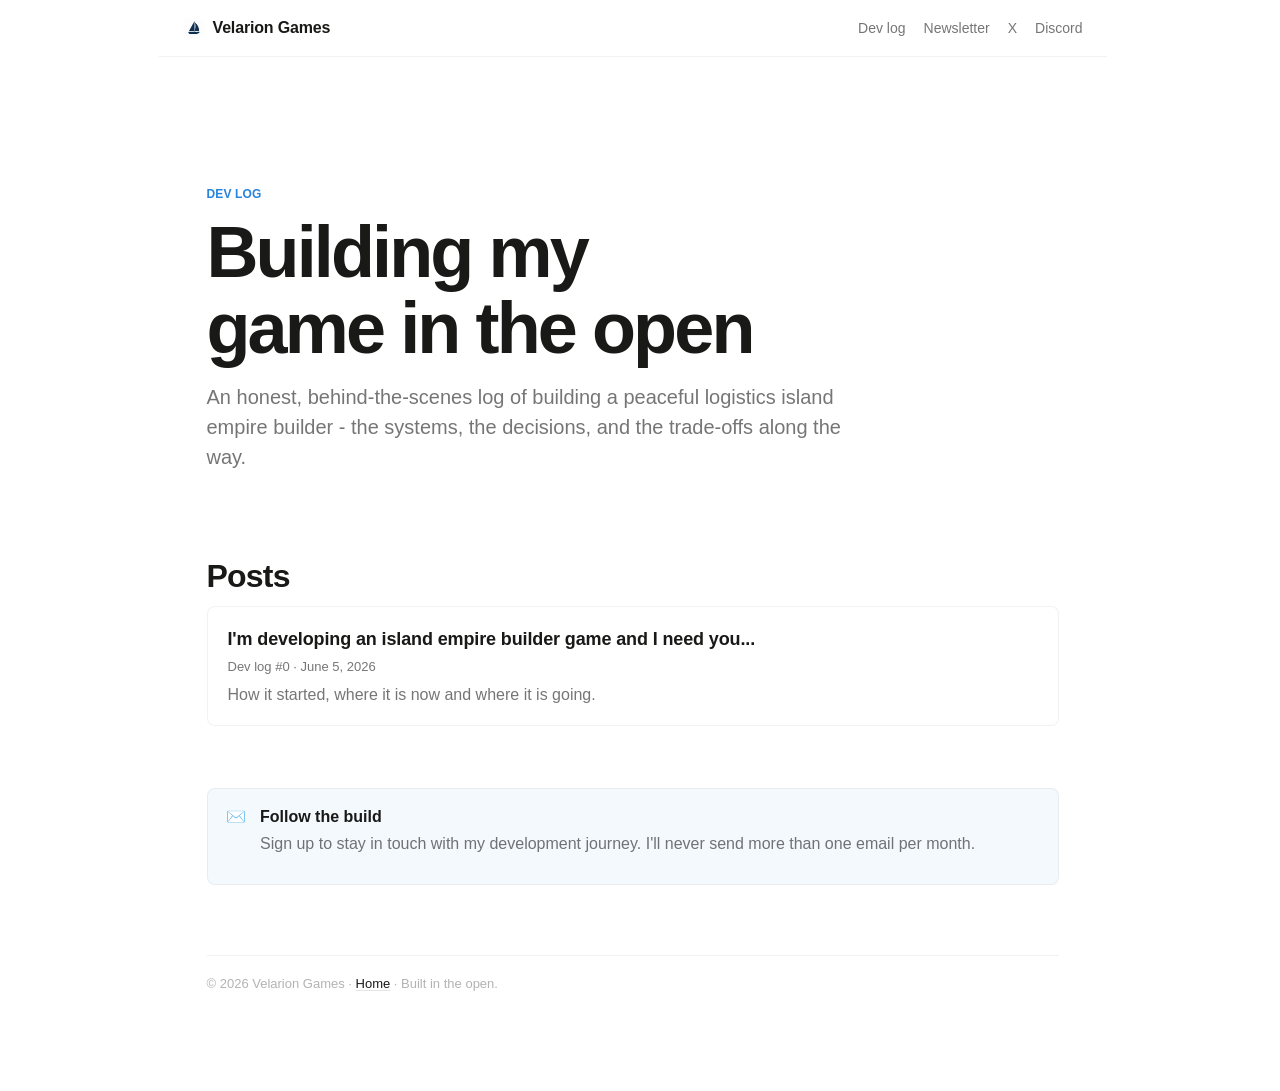
==== devlog/index.html @ 423578b3 "our / my inconsistency fix" ====
<!DOCTYPE html>
<html lang="en">
<head>
  <meta charset="UTF-8">
  <meta name="viewport" content="width=device-width, initial-scale=1">
  <title>Velarion Games - Dev log</title>
  <meta name="description" content="An honest, behind-the-scenes dev log of building Prospera, a peaceful logistics city builder.">
  <link rel="icon" href="../assets/velarionicon.png" type="image/png">
  <link rel="stylesheet" href="../assets/styles.css">
</head>
<body>
  <header class="site-header">
    <a class="brand" href="/">
      <img class="site-icon" src="../assets/velarionicon.png" alt="" width="22" height="22">
      Velarion Games
    </a>
    <nav aria-label="Site">
      <a href="index.html" aria-current="page">Dev log</a>
      <a href="/#newsletter">Newsletter</a>
      <a href="https://x.com/VelarionGames" rel="noopener noreferrer">X</a>
      <a href="https://discord.gg/VWsafFcXDW" rel="noopener noreferrer">Discord</a>
    </nav>
  </header>
  <main class="notion-shell">
    <section class="notion-hero">
      <span class="notion-eyebrow">Dev log</span>
      <h1>Building my game in the open</h1>
      <p>An honest, behind-the-scenes log of building a peaceful logistics island empire builder - the systems, the decisions, and the trade-offs along the way.</p>
    </section>

    <section>
      <h2>Posts</h2>
      <ul class="post-list">
        <li>
          <a class="post-link" href="posts/devlog-0.html">
            <h3>I'm developing an island empire builder game and I need you...</h3>
            <p class="post-meta">Dev log #0 · June 5, 2026</p>
            <p>How it started, where it is now and where it is going.</p>
          </a>
        </li>
      </ul>
    </section>

    <section id="newsletter">
      <div class="notion-callout" data-tone="blue">
        <div>✉️</div>
        <div>
          <strong>Follow the build</strong>
          <p>Sign up to stay in touch with my development journey. I'll never send more than one email per month.</p>
          <div class="form-embed"></div>
        </div>
      </div>
    </section>

    <p class="notion-footer">© 2026 Velarion Games · <a href="/">Home</a> · Built in the open.</p>
  </main>
  <script src="../assets/newsletter.js" defer></script>
</body>
</html>
---- assets/styles.css ----
/*
 * _base.css — Global design tokens, element defaults, page shell, and tiny utilities.
 * ALWAYS included in every page.
 *
 * Provides:
 *   :root variables (light + dark), box-sizing, html/body,
 *   element defaults (button, input, select, textarea, label, fieldset, legend,
 *   a, hr, img, h1-h4, p, ul/ol/li, blockquote, table/th/td, details/summary,
 *   pre/code), main / .notion-shell, utility classes, .notion-footer,
 *   reduced-motion and responsive breakpoints for base elements.
 */

:root {
	color-scheme: light dark;
	--notion-bg: #ffffff;
	--notion-bg-soft: #f9f9f8;
	--notion-surface: #ffffff;
	--notion-surface-hover: #f6f5f4;
	--notion-text: #191918;
	--notion-text-soft: rgba(0, 0, 0, 0.54);
	--notion-text-faint: rgba(0, 0, 0, 0.3);
	--notion-border: rgba(0, 0, 0, 0.1);
	--notion-border-soft: rgba(0, 0, 0, 0.05);
	--notion-shadow:
		0px 0.7px 1.462px rgba(0, 0, 0, 0.015), 0px 3px 9px rgba(0, 0, 0, 0.03);
	--notion-blue: #2783de;
	--notion-orange: #d5803b;
	--notion-red: #e56458;
	--notion-blue-bg: #f3f9fd;
	--notion-yellow-bg: #fcfaef;
	--notion-orange-bg: #fcf7f4;
	--notion-green-bg: #f6f9f7;
	--notion-red-bg: #fdf6f6;
	--notion-gray-bg: #f9f8f7;
	--notion-radius: 8px;
	--notion-page-width: 900px;
	--notion-chart-1: #5e9fe8;
	--notion-chart-2: #eac26b;
	--notion-chart-3: #72bc8f;
	--notion-chart-4: #bf8eda;
	--notion-chart-5: #de9255;
	--notion-chart-6: #df84a8;
	--notion-chart-7: #4fb9c9;
	--notion-chart-8: #e97366;
	--diff-add: #47c1b6;
	--diff-del: #f07070;
	--pr-approved: #2b8a3e;
}

@media (prefers-color-scheme: dark) {
	:root {
		--notion-bg: #232320;
		--notion-bg-soft: #2c2c2a;
		--notion-surface: #323230;
		--notion-surface-hover: #3d3d3a;
		--notion-text: #ffffff;
		--notion-text-soft: rgba(255, 255, 255, 0.5);
		--notion-text-faint: rgba(255, 255, 255, 0.3);
		--notion-border: rgba(255, 255, 255, 0.2);
		--notion-border-soft: rgba(255, 255, 255, 0.1);
		--notion-shadow:
			0px 0.7px 1.462px rgba(0, 0, 0, 0.06), 0px 3px 9px rgba(0, 0, 0, 0.12);
		--notion-blue: #5e9fe8;
		--notion-orange: #de9255;
		--notion-red: #e97366;
		--notion-blue-bg: rgba(41, 139, 253, 0.061);
		--notion-yellow-bg: rgba(203, 145, 47, 0.08);
		--notion-orange-bg: rgba(246, 126, 35, 0.08);
		--notion-green-bg: rgba(42, 157, 118, 0.08);
		--notion-red-bg: rgba(246, 73, 50, 0.08);
		--notion-gray-bg: #31302e;
		--diff-add: #5dd8cb;
		--diff-del: #ff8a80;
		--pr-approved: #69db7c;
	}
}

* {
	box-sizing: border-box;
}
html {
	scrollbar-gutter: stable;
}
body {
	margin: 0;
	background: var(--notion-bg);
	color: var(--notion-text);
	font-family:
		ui-sans-serif, -apple-system, BlinkMacSystemFont, "Segoe UI", Helvetica,
		Arial, sans-serif;
	font-size: 16px;
	line-height: 1.5;
}

/* -- Base element defaults -------------------------------- */
button,
[type="button"],
[type="submit"],
[type="reset"] {
	display: inline-flex;
	align-items: center;
	justify-content: center;
	gap: 8px;
	padding: 8px 16px;
	font: inherit;
	font-size: 14px;
	font-weight: 500;
	line-height: 1.2;
	color: #ffffff;
	background: var(--notion-blue);
	border: 1px solid transparent;
	border-radius: 8px;
	cursor: pointer;
	transition: background 150ms;
	white-space: nowrap;
}
button:hover,
[type="button"]:hover,
[type="submit"]:hover,
[type="reset"]:hover {
	background: color-mix(in srgb, var(--notion-blue) 82%, black);
}
button:focus-visible,
[type="button"]:focus-visible,
[type="submit"]:focus-visible,
[type="reset"]:focus-visible {
	outline: 2px solid var(--notion-blue);
	outline-offset: 2px;
}

input,
select,
textarea {
	font: inherit;
	font-size: 14px;
	line-height: 1.4;
	color: var(--notion-text);
	background: var(--notion-surface);
	border: 1px solid var(--notion-border);
	border-radius: 8px;
	padding: 8px 12px;
	transition: border-color 150ms;
}
input:focus,
select:focus,
textarea:focus {
	outline: none;
	border-color: var(--notion-blue);
	box-shadow: 0 0 0 2px rgba(9, 127, 232, 0.15);
}
input::placeholder,
textarea::placeholder {
	color: var(--notion-text-faint);
}
select {
	appearance: none;
	background-image: url("data:image/svg+xml,%3Csvg xmlns='http://www.w3.org/2000/svg' width='12' height='12' viewBox='0 0 12 12'%3E%3Cpath d='M3 4.5L6 7.5L9 4.5' fill='none' stroke='%23999' stroke-width='1.5' stroke-linecap='round'/%3E%3C/svg%3E");
	background-repeat: no-repeat;
	background-position: right 10px center;
	padding-right: 30px;
}
textarea {
	resize: vertical;
	min-height: 80px;
}
input[type="range"] {
	border: none;
	padding: 0;
	background: transparent;
	accent-color: var(--notion-blue);
	height: 18px;
	cursor: pointer;
	box-shadow: none;
}
input[type="range"]:focus {
	box-shadow: none;
}
input[type="checkbox"],
input[type="radio"] {
	width: 16px;
	height: 16px;
	accent-color: var(--notion-blue);
	border: 1px solid var(--notion-border);
	padding: 0;
	cursor: pointer;
}
label {
	display: block;
	font-size: 14px;
	font-weight: 600;
	color: var(--notion-text);
	margin-bottom: 6px;
}
fieldset {
	border: 1px solid var(--notion-border-soft);
	border-radius: 10px;
	padding: 16px;
	margin: 0;
}
legend {
	font-weight: 600;
	padding: 0 4px;
}

a {
	color: var(--notion-text);
	text-decoration: underline;
	text-underline-offset: 2px;
	text-decoration-color: var(--notion-border);
}
a:hover {
	text-decoration-color: var(--notion-text);
}

hr {
	height: 1px;
	margin: 34px 0;
	border: none;
	background: var(--notion-border-soft);
}

img {
	max-width: 100%;
	height: auto;
	border-radius: 8px;
}

h1,
h2,
h3,
h4 {
	text-wrap: balance;
}
h1 {
	margin: 0 0 14px;
	font-size: clamp(42px, 7vw, 72px);
	line-height: 1.1;
	letter-spacing: -0.035em;
	font-weight: 700;
}
h2 {
	margin: 44px 0 10px;
	font-size: 32px;
	line-height: 1.25;
	letter-spacing: -0.025em;
}
h3 {
	margin: 0 0 6px;
	font-size: 18px;
	line-height: 1.556;
	letter-spacing: -0.007em;
}
p {
	margin: 0 0 10px;
}

ul,
ol {
	margin: 8px 0 16px;
	padding-left: 24px;
}
li {
	margin-bottom: 4px;
}
li::marker {
	color: var(--notion-text-faint);
}

blockquote {
	border-left: 3px solid var(--notion-text);
	padding: 4px 0 4px 16px;
	margin: 24px 0;
}
blockquote p {
	font-size: 18px;
	line-height: 1.5;
	margin: 0;
}

table {
	width: 100%;
	margin: 14px 0;
	border-collapse: separate;
	border-spacing: 0;
	border: 1px solid var(--notion-border-soft);
	border-radius: 10px;
	overflow: hidden;
	background: var(--notion-surface);
	font-size: 14px;
}
th,
td {
	padding: 12px 14px;
	vertical-align: top;
	text-align: left;
	border-right: 1px solid var(--notion-border-soft);
	border-bottom: 1px solid var(--notion-border-soft);
}
th:last-child,
td:last-child {
	border-right: 0;
}
tr:last-child td {
	border-bottom: 0;
}
th {
	background: var(--notion-bg-soft);
	color: var(--notion-text-soft);
	font-weight: 600;
}

details {
	margin: 16px 0;
	border-radius: var(--notion-radius);
}
summary {
	padding: 8px 10px;
	border-radius: var(--notion-radius);
	cursor: pointer;
	font-weight: 600;
}
summary:hover {
	background: var(--notion-surface-hover);
}
details p {
	margin: 8px 10px 0 28px;
	color: var(--notion-text-soft);
}

pre,
code {
	font-family: ui-monospace, "iA Writer Mono", Nitti, Menlo, Courier, monospace;
}
pre {
	margin: 16px 0;
	padding: 14px 16px;
	overflow-x: auto;
	border: 1px solid var(--notion-border-soft);
	border-radius: 10px;
	background: var(--notion-gray-bg);
	font-size: 13px;
	line-height: 1.55;
}
code {
	font-size: 0.9em;
	padding: 2px 5px;
	border-radius: 4px;
	background: var(--notion-gray-bg);
}
pre code {
	font-size: inherit;
	padding: 0;
	border-radius: 0;
	background: none;
}

main {
	max-width: var(--notion-page-width);
	margin: 0 auto;
	padding: 76px 24px 88px;
}

section {
	margin-top: 44px;
}
section:first-child {
	margin-top: 0;
}

/* -- Page shell ------------------------------------------- */
.notion-shell {
	max-width: var(--notion-page-width);
	margin: 0 auto;
	padding: 76px 24px 88px;
}

/* -- Tiny utilities --------------------------------------- */
.notion-lede {
	max-width: 720px;
	margin: 0 0 24px;
	color: var(--notion-text-soft);
	font-size: 20px;
}
.notion-muted {
	color: var(--notion-text-soft);
}
.notion-faint {
	color: var(--notion-text-faint);
}
.notion-divider {
	height: 1px;
	margin: 34px 0;
	background: var(--notion-border-soft);
}
.notion-eyebrow {
	display: inline-block;
	font-size: 12px;
	font-weight: 600;
	letter-spacing: 0.0078125rem;
	text-transform: uppercase;
	color: var(--notion-blue);
}

/* -- Footer ----------------------------------------------- */
.notion-footer {
	margin-top: 52px;
	padding-top: 18px;
	border-top: 1px solid var(--notion-border-soft);
	color: var(--notion-text-faint);
	font-size: 13px;
}

/* -- Accessibility & motion ------------------------------- */
@media (prefers-reduced-motion: reduce) {
	*,
	*::before,
	*::after {
		animation-duration: 0.01ms !important;
		animation-iteration-count: 1 !important;
		transition-duration: 0.01ms !important;
	}
}

/* -- Responsive: 560px (base elements) -------------------- */
@media (max-width: 560px) {
	main,
	.notion-shell {
		padding-inline: 16px;
	}
	table {
		display: block;
		overflow-x: auto;
	}
}
/*
 * hero — Full-width hero section with title, subtitle, and optional eyebrow.
 *
 * HTML:
 * <section class="notion-hero">
 *   <span class="notion-eyebrow">Category</span>
 *   <h1>Page Title</h1>
 *   <p>A brief description that supports the title with additional context.</p>
 *   <div class="notion-button-group">
 *     <a class="notion-button" data-variant="primary" href="#">Get started</a>
 *     <a class="notion-button" data-variant="secondary" href="#">Learn more</a>
 *   </div>
 * </section>
 */

.notion-hero {
	padding: 48px 0 40px;
	max-width: var(--notion-page-width);
}
.notion-hero h1 {
	font-size: clamp(42px, 7vw, 72px);
	font-weight: 700;
	letter-spacing: -0.04em;
	line-height: 1.05;
	margin: 0;
	text-wrap: balance;
}
.notion-hero p {
	font-size: 20px;
	line-height: 1.5;
	color: var(--notion-text-soft);
	margin: 16px 0 0;
	max-width: 640px;
}
.notion-hero .notion-eyebrow {
	margin-bottom: 12px;
}

/* -- Responsive: 820px ------------------------------------ */
@media (max-width: 820px) {
	.notion-hero {
		padding: 32px 0 24px;
	}
	.notion-hero h1 {
		font-size: clamp(32px, 8vw, 48px);
	}
}
/*
 * callout — Highlighted info box with icon and text.
 * Options: data-tone="blue" | "green" | "orange" | "red" (default: yellow)
 *
 * HTML:
 * <div class="notion-callout" data-tone="blue">
 *   <div>💡</div>
 *   <div><strong>Note</strong><p>Helpful context.</p></div>
 * </div>
 */

.notion-callout {
	display: grid;
	grid-template-columns: auto 1fr;
	gap: 14px;
	margin: 18px 0;
	padding: 16px 18px;
	border-radius: var(--notion-radius);
	background: var(--notion-yellow-bg);
	border: 1px solid var(--notion-border-soft);
}
.notion-callout[data-tone="blue"] {
	background: var(--notion-blue-bg);
}
.notion-callout[data-tone="green"] {
	background: var(--notion-green-bg);
}
.notion-callout[data-tone="orange"] {
	background: var(--notion-orange-bg);
}
.notion-callout[data-tone="red"] {
	background: var(--notion-red-bg);
}
.notion-callout strong {
	display: block;
	margin-bottom: 3px;
}
.notion-callout p {
	margin: 0;
	color: var(--notion-text-soft);
}
/*
 * button — Styled link/button with variant and size options.
 * Options: data-variant="primary"|"secondary"|"tertiary"
 *          data-size="small"|"large"
 *
 * HTML:
 * <a class="notion-button" data-variant="primary" href="#">Primary</a>
 */

.notion-button {
	display: inline-flex;
	align-items: center;
	justify-content: center;
	gap: 8px;
	padding: 8px 16px;
	font-size: 14px;
	font-weight: 500;
	line-height: 1.2;
	border-radius: 8px;
	border: 1px solid transparent;
	cursor: pointer;
	transition:
		background 150ms,
		box-shadow 150ms,
		border-color 150ms;
	text-decoration: none;
	font-family: inherit;
	white-space: nowrap;
}
.notion-button:focus-visible {
	outline: 2px solid var(--notion-blue);
	outline-offset: 2px;
}
/* Primary */
.notion-button[data-variant="primary"],
.notion-button:not([data-variant]) {
	background: var(--notion-blue);
	color: #ffffff;
	border-color: transparent;
}
.notion-button[data-variant="primary"]:hover,
.notion-button:not([data-variant]):hover {
	background: color-mix(in srgb, var(--notion-blue) 82%, black);
}
/* Secondary */
.notion-button[data-variant="secondary"] {
	background: var(--notion-blue-bg);
	color: var(--notion-blue);
	border-color: transparent;
}
.notion-button[data-variant="secondary"]:hover {
	background: color-mix(in srgb, var(--notion-blue-bg) 70%, var(--notion-blue));
}
/* Tertiary */
.notion-button[data-variant="tertiary"] {
	background: transparent;
	color: var(--notion-text);
	border-color: transparent;
}
.notion-button[data-variant="tertiary"]:hover {
	background: var(--notion-surface-hover);
}
/* Small modifier */
.notion-button[data-size="small"] {
	padding: 4px 12px;
	font-size: 12px;
}
/* Large modifier */
.notion-button[data-size="large"] {
	padding: 12px 24px;
	font-size: 16px;
}
.notion-button-group {
	display: flex;
	flex-wrap: wrap;
	gap: 8px;
	margin-top: 24px;
}

/* -- Responsive: 820px ------------------------------------ */
@media (max-width: 820px) {
	.notion-button-group {
		flex-direction: column;
	}
	.notion-button-group .notion-button {
		width: 100%;
	}
}
/*
 * list — Numbered list with index badges and descriptions.
 *
 * HTML:
 * <div class="notion-list">
 *   <div class="notion-list-item">
 *     <div class="notion-index">1</div>
 *     <div>
 *       <h3>Item</h3>
 *       <p>Item details.</p>
 *     </div>
 *   </div>
 * </div>
 */

.notion-list {
	display: grid;
	gap: 8px;
	margin-top: 14px;
}
.notion-list-item {
	display: grid;
	grid-template-columns: auto 1fr;
	gap: 12px;
	padding: 12px 14px;
	border-radius: var(--notion-radius);
	background: transparent;
	transition: background 120ms ease;
}
.notion-list-item:hover {
	background: var(--notion-surface-hover);
}
.notion-index {
	width: 28px;
	height: 28px;
	display: grid;
	place-items: center;
	border-radius: 6px;
	background: var(--notion-blue-bg);
	color: var(--notion-blue);
	font-weight: 700;
	font-size: 14px;
}
.notion-list-item p {
	color: var(--notion-text-soft);
}
/*
 * quote — Styled blockquote with attribution (avatar, name, meta).
 *
 * HTML:
 * <blockquote class="notion-quote">
 *   <p>Design is not just what it looks like and feels like.
 *      Design is how it works.</p>
 *   <div class="notion-attribution">
 *     <img src="avatar.jpg" alt="">
 *     <div>
 *       <span class="notion-attribution-name">Steve Jobs</span>
 *       <span class="notion-attribution-meta">Apple, 2003</span>
 *     </div>
 *   </div>
 * </blockquote>
 */

.notion-quote {
	border-left: 3px solid var(--notion-text);
	padding: 4px 0 4px 16px;
	margin: 24px 0;
}
.notion-quote p {
	font-size: 18px;
	line-height: 1.5;
	color: var(--notion-text);
	margin: 0;
}
.notion-attribution {
	display: flex;
	align-items: center;
	gap: 12px;
	margin-top: 16px;
}
.notion-attribution img {
	width: 40px;
	height: 40px;
	border-radius: 9999px;
	object-fit: cover;
}
.notion-attribution-name {
	font-size: 14px;
	font-weight: 600;
	color: var(--notion-text);
}
.notion-attribution-meta {
	font-size: 13px;
	color: var(--notion-text-faint);
}

/* ===== Dev log custom ===== */
.site-icon {
	object-fit: contain;
	border-radius: var(--notion-radius);
	flex-shrink: 0;
}
.site-icon--hero {
	width: clamp(36px, 6vw, 52px);
	height: clamp(36px, 6vw, 52px);
}
.site-header {
	display: flex;
	align-items: center;
	justify-content: space-between;
	max-width: calc(var(--notion-page-width) + 48px);
	margin: 0 auto;
	width: 100%;
	padding: 16px 24px;
	background: var(--notion-bg);
	border-bottom: 1px solid var(--notion-border-soft);
}
.page-home .site-header {
	justify-content: flex-end;
}
.site-header .brand {
	display: inline-flex;
	align-items: center;
	gap: 8px;
	font-weight: 700;
	text-decoration: none;
	color: var(--notion-text);
	letter-spacing: -0.01em;
	font-size: 16px;
}
.site-header .brand .site-icon {
	width: 22px;
	height: 22px;
}
.site-header nav { display: flex; gap: 18px; }
.site-header nav a { font-size: 14px; color: var(--notion-text-soft); text-decoration: none; }
.site-header nav a:hover { color: var(--notion-text); }

.post-list { display: grid; gap: 8px; margin: 8px 0 0; padding: 0; list-style: none; }
.post-list li { margin: 0; }
.post-list a.post-link {
	display: block; padding: 18px 20px; border-radius: var(--notion-radius);
	text-decoration: none; color: inherit;
	border: 1px solid var(--notion-border-soft); background: var(--notion-surface);
	transition: background 120ms ease, border-color 120ms ease;
}
.post-list a.post-link:hover { background: var(--notion-surface-hover); border-color: var(--notion-border); }
.post-list h3 { margin: 0 0 4px; }
.post-list p { margin: 0; color: var(--notion-text-soft); }
.post-list .post-meta { margin: 0 0 6px; }

.post-meta { font-size: 13px; color: var(--notion-text-faint); }
.post-article { max-width: 720px; }
.post-article h1 { font-size: clamp(34px, 5vw, 52px); margin-bottom: 8px; }
.back-link { display: inline-block; margin-bottom: 24px; font-size: 14px; color: var(--notion-text-soft); text-decoration: none; }
.back-link:hover { color: var(--notion-text); }
.newsletter-form { margin-top: 12px; display: flex; gap: 8px; flex-wrap: wrap; }
.newsletter-form input { flex: 1; min-width: 220px; }
.comments { margin-top: 52px; padding-top: 24px; border-top: 1px solid var(--notion-border-soft); }

/* ===== Site landing ===== */
.visually-hidden {
	position: absolute;
	width: 1px;
	height: 1px;
	padding: 0;
	margin: -1px;
	overflow: hidden;
	clip: rect(0, 0, 0, 0);
	white-space: nowrap;
	border: 0;
}
.landing-hero {
	padding-bottom: 0;
}
.page-home .landing-hero {
	padding-bottom: 8px;
}
.landing-hero h1 {
	display: flex;
	align-items: center;
	gap: 14px;
	font-size: clamp(36px, 6vw, 56px);
	margin-bottom: 0;
}
.page-home .devlog-teaser {
	margin-top: 3.5rem;
}
.devlog-teaser {
	margin-top: 0;
	padding: 24px 28px;
	border-radius: 12px;
	border: 1px solid var(--notion-border);
	background: var(--notion-bg-soft);
}
#newsletter {
	content-visibility: auto;
	contain-intrinsic-size: auto 360px;
}
.devlog-teaser .post-link {
	margin: 0;
	padding: 0;
	border: none;
	background: transparent;
	box-shadow: none;
}
.devlog-teaser .post-link:hover {
	background: transparent;
	border-color: transparent;
}
.devlog-teaser .notion-button-group {
	margin-top: 20px;
}
.form-embed {
	margin-top: 12px;
	width: 100%;
}
.social-icons {
	display: flex;
	gap: 12px;
	margin-top: 14px;
}
.social-icons a {
	display: inline-flex;
	align-items: center;
	justify-content: center;
	width: 2.5rem;
	height: 2.5rem;
	border-radius: var(--notion-radius);
	text-decoration: none;
	transition: background 120ms ease;
}
.social-icons a:hover {
	background: var(--notion-surface-hover);
}
.social-icons img {
	display: block;
	width: 1.5rem;
	height: 1.5rem;
	object-fit: contain;
}
.social-icons a[href*="discord"] img {
	width: 1.75rem;
	height: 1.35rem;
}
@media (prefers-color-scheme: dark) {
	.social-icons img[src$=".png"] {
		filter: invert(1);
	}
}
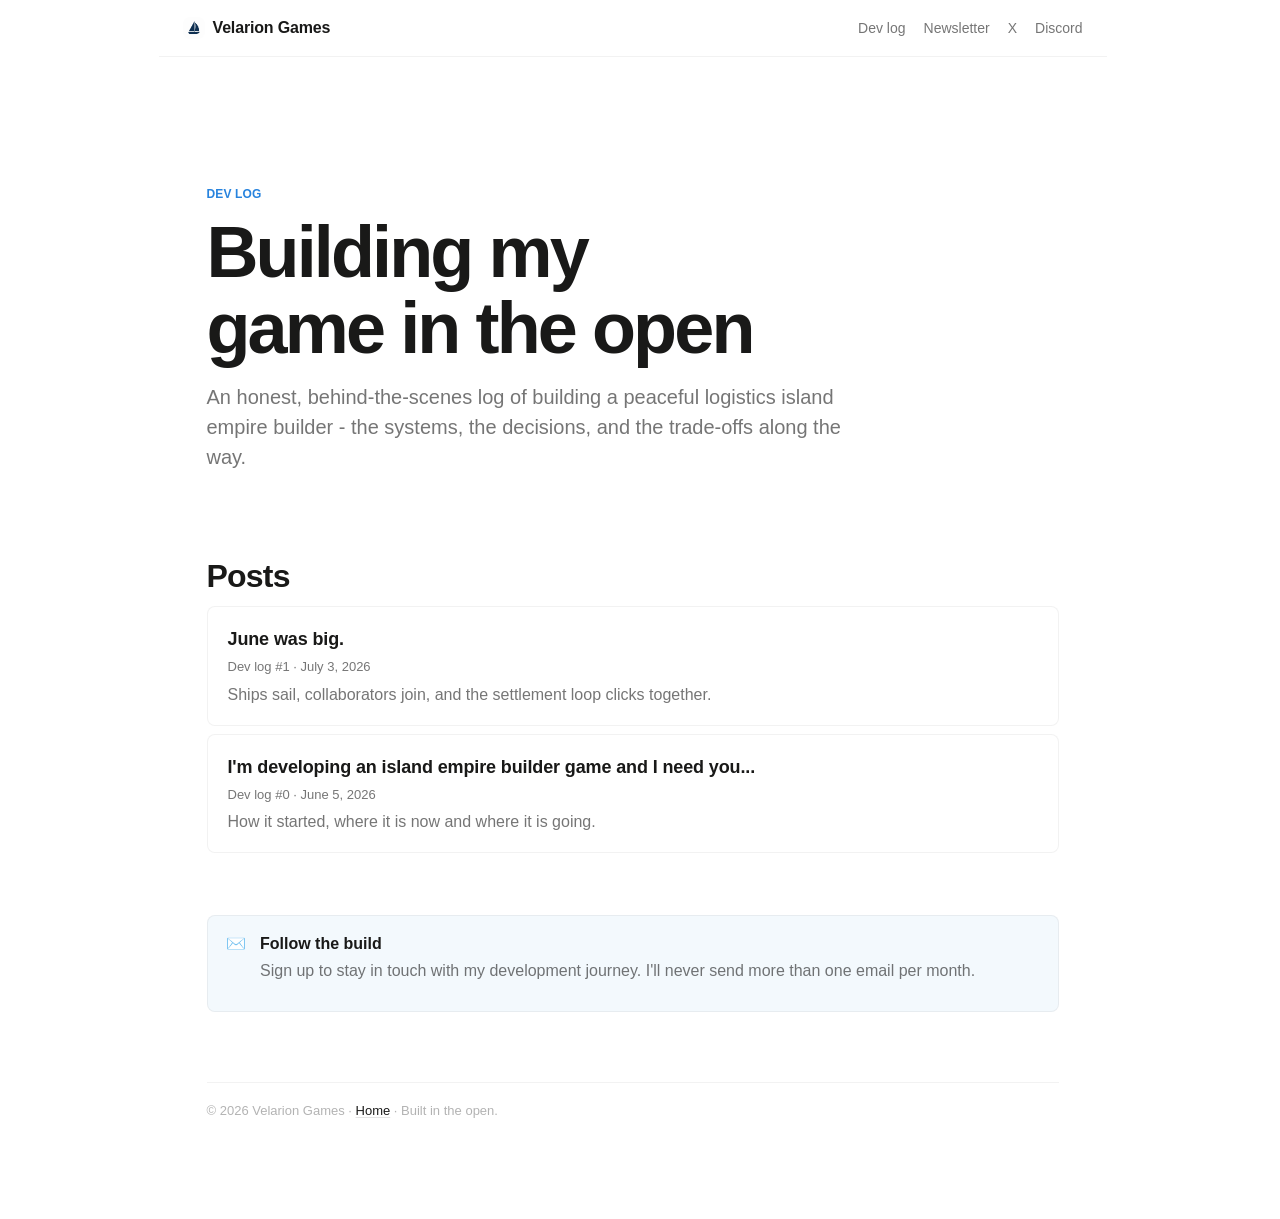
==== commit acc00172: "dev log 1" ====
--- a/devlog/index.html
+++ b/devlog/index.html
@@ -32,6 +32,13 @@
       <h2>Posts</h2>
       <ul class="post-list">
         <li>
+          <a class="post-link" href="posts/devlog-1.html">
+            <h3>June was big.</h3>
+            <p class="post-meta">Dev log #1 · July 3, 2026</p>
+            <p>Ships sail, collaborators join, and the settlement loop clicks together.</p>
+          </a>
+        </li>
+        <li>
           <a class="post-link" href="posts/devlog-0.html">
             <h3>I'm developing an island empire builder game and I need you...</h3>
             <p class="post-meta">Dev log #0 · June 5, 2026</p>
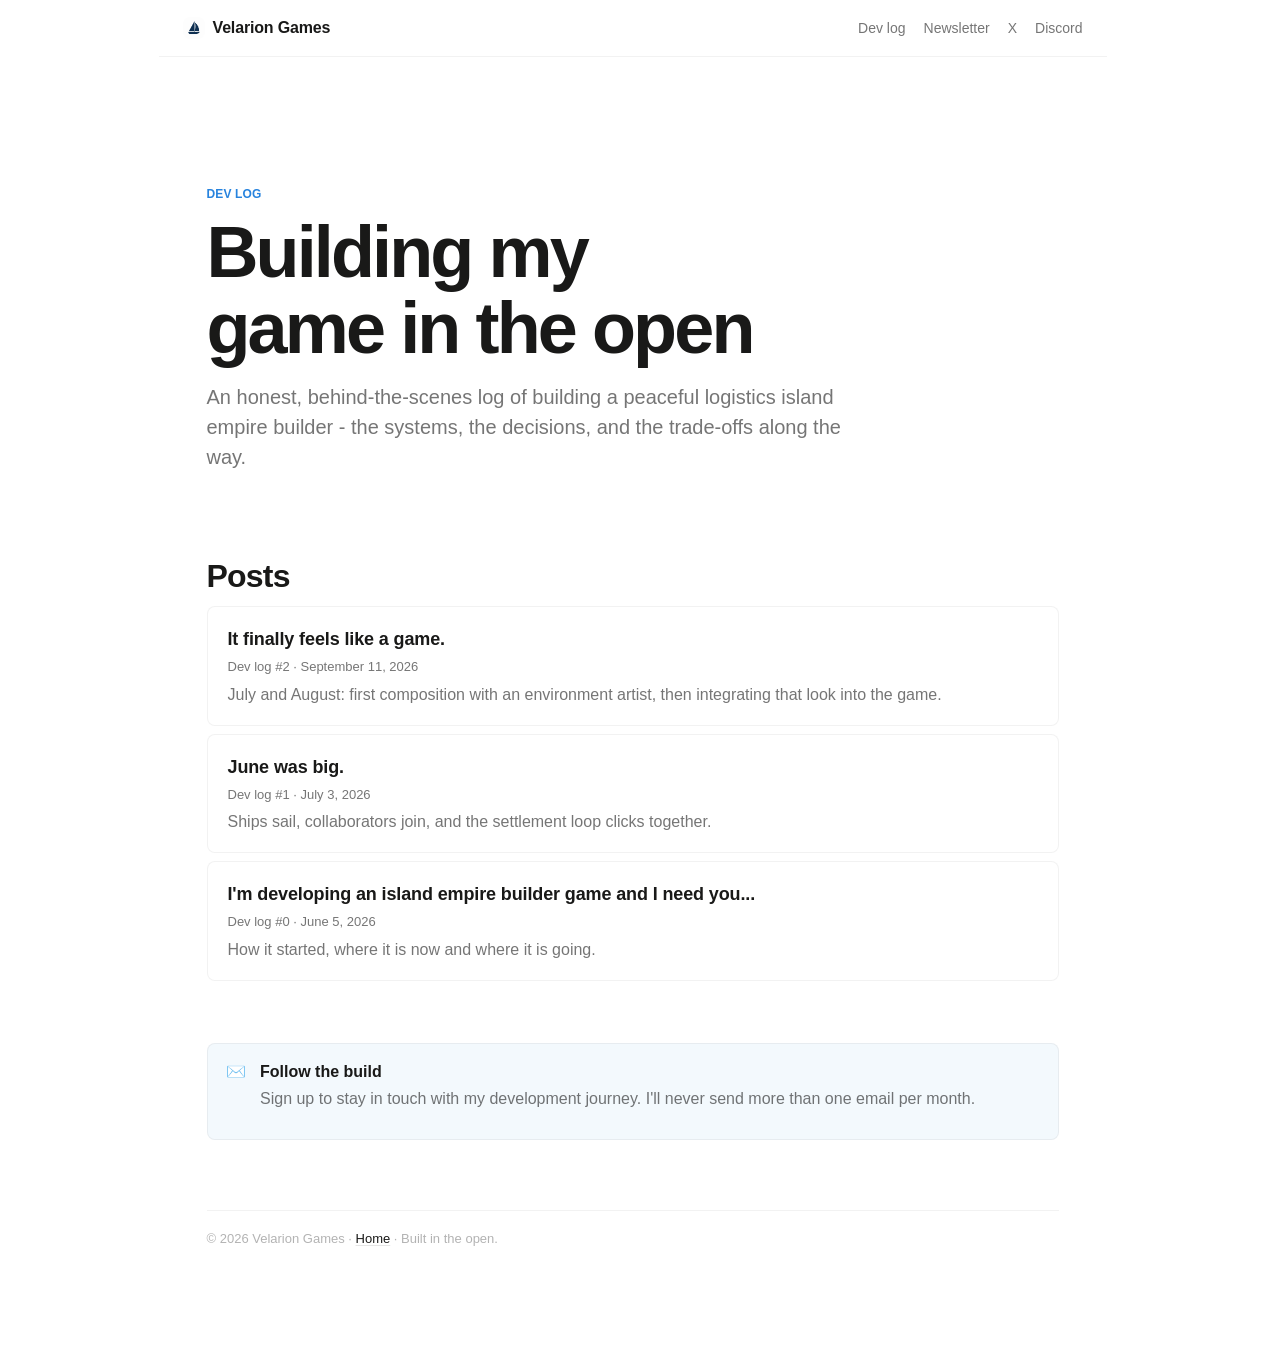
==== commit 3c7c1fee: "post 2" ====
--- a/devlog/index.html
+++ b/devlog/index.html
@@ -32,6 +32,13 @@
       <h2>Posts</h2>
       <ul class="post-list">
         <li>
+          <a class="post-link" href="posts/devlog-2.html">
+            <h3>It finally feels like a game.</h3>
+            <p class="post-meta">Dev log #2 · September 11, 2026</p>
+            <p>July and August: first composition with an environment artist, then integrating that look into the game.</p>
+          </a>
+        </li>
+        <li>
           <a class="post-link" href="posts/devlog-1.html">
             <h3>June was big.</h3>
             <p class="post-meta">Dev log #1 · July 3, 2026</p>
--- a/assets/styles.css
+++ b/assets/styles.css
@@ -766,7 +766,16 @@
 .back-link:hover { color: var(--notion-text); }
 .newsletter-form { margin-top: 12px; display: flex; gap: 8px; flex-wrap: wrap; }
 .newsletter-form input { flex: 1; min-width: 220px; }
-.comments { margin-top: 52px; padding-top: 24px; border-top: 1px solid var(--notion-border-soft); }
+.post-nav {
+	display: flex;
+	justify-content: space-between;
+	gap: 12px;
+	margin-top: 28px;
+}
+.post-nav .post-nav-next {
+	margin-left: auto;
+}
+.comments { margin-top: 36px; padding-top: 24px; border-top: 1px solid var(--notion-border-soft); }
 
 /* ===== Site landing ===== */
 .visually-hidden {
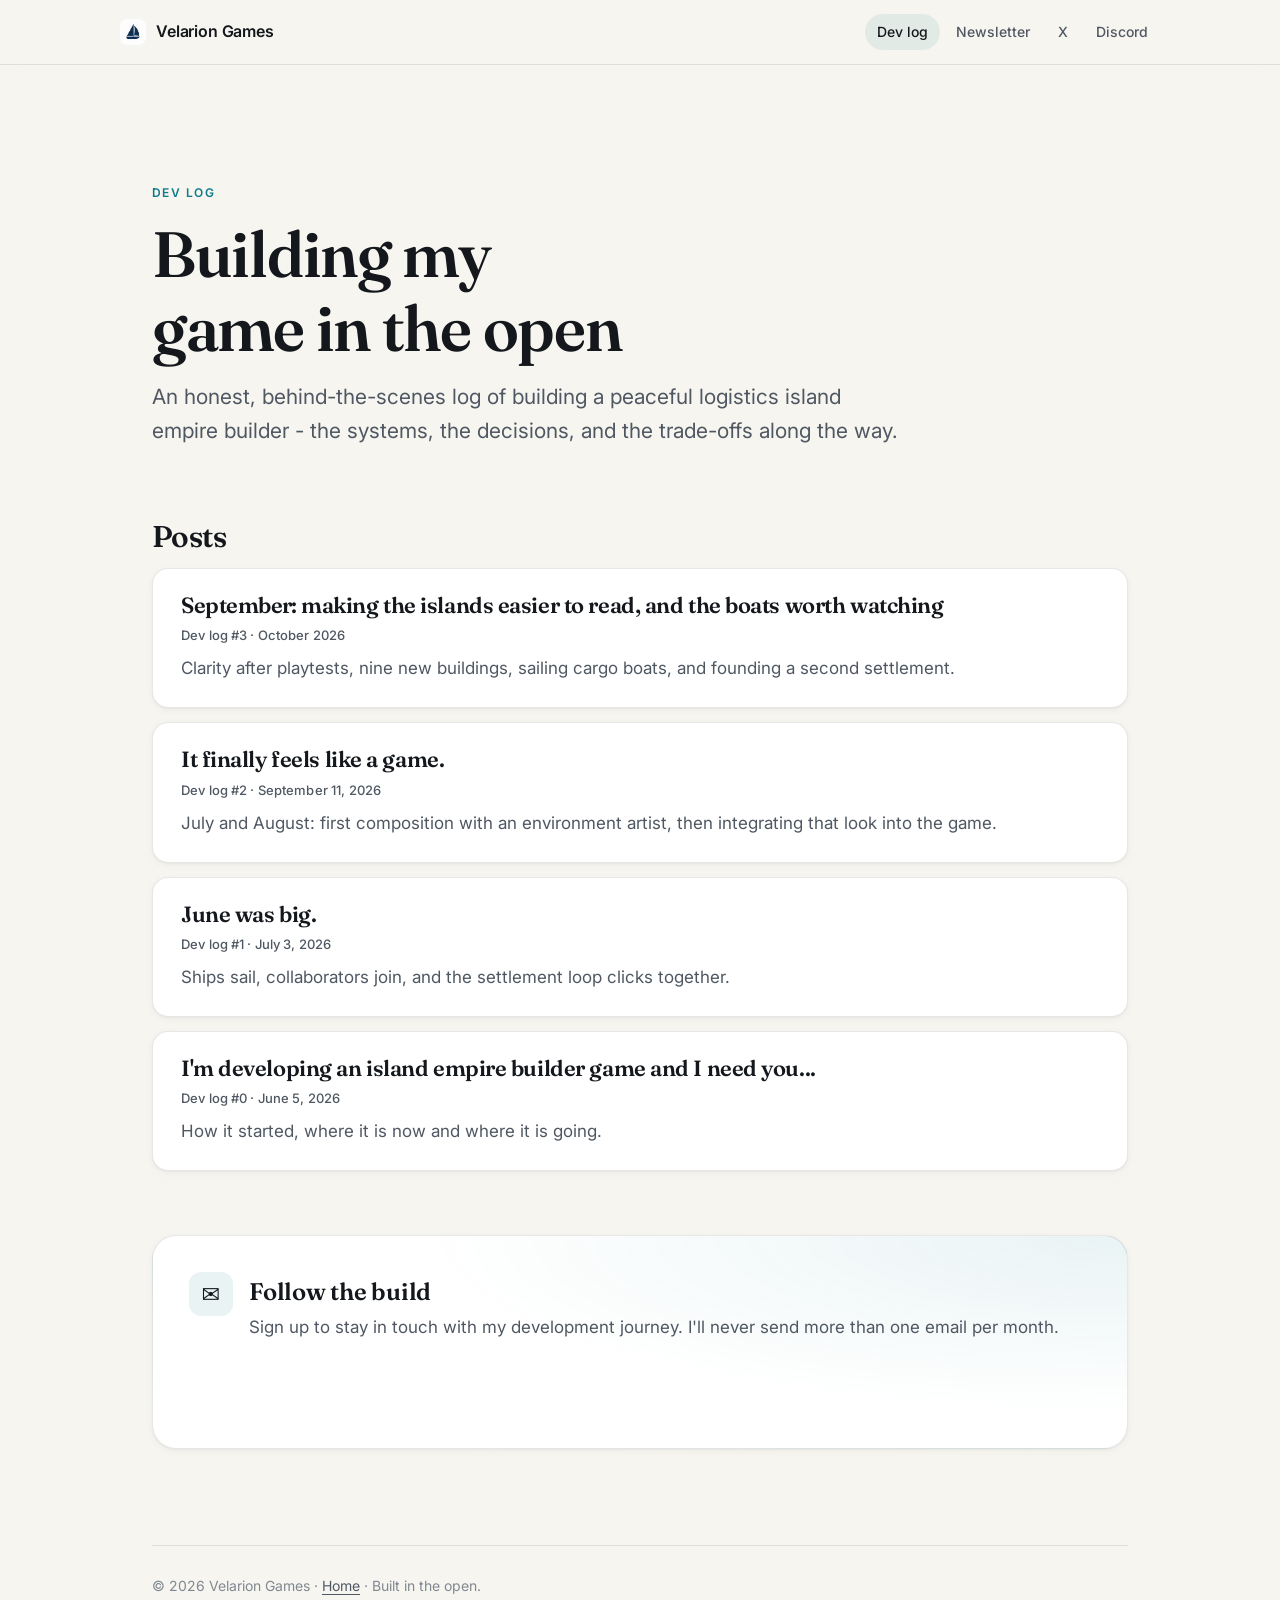
==== commit 3d5209bb: "Refresh site design and add September devlog draft page Modern restyle of every page (same markup an" ====
--- a/devlog/index.html
+++ b/devlog/index.html
@@ -31,6 +31,13 @@
     <section>
       <h2>Posts</h2>
       <ul class="post-list">
+        <li>
+          <a class="post-link" href="posts/devlog-3.html">
+            <h3>September: making the islands easier to read, and the boats worth watching</h3>
+            <p class="post-meta">Dev log #3 · October 2026</p>
+            <p>Clarity after playtests, nine new buildings, sailing cargo boats, and founding a second settlement.</p>
+          </a>
+        </li>
         <li>
           <a class="post-link" href="posts/devlog-2.html">
             <h3>It finally feels like a game.</h3>
--- a/assets/styles.css
+++ b/assets/styles.css
@@ -1,729 +1,172 @@
 /*
- * _base.css — Global design tokens, element defaults, page shell, and tiny utilities.
- * ALWAYS included in every page.
- *
- * Provides:
- *   :root variables (light + dark), box-sizing, html/body,
- *   element defaults (button, input, select, textarea, label, fieldset, legend,
- *   a, hr, img, h1-h4, p, ul/ol/li, blockquote, table/th/td, details/summary,
- *   pre/code), main / .notion-shell, utility classes, .notion-footer,
- *   reduced-motion and responsive breakpoints for base elements.
+ * Velarion Games site styles.
+ * One stylesheet for every page. Class names match the existing markup.
+ * Light and dark follow the visitor's system setting.
  */
+
+@import url("https://fonts.googleapis.com/css2?family=Inter:wght@400;500;600;700&family=Fraunces:opsz,wght@9..144,500;9..144,600&display=swap");
 
 :root {
 	color-scheme: light dark;
-	--notion-bg: #ffffff;
-	--notion-bg-soft: #f9f9f8;
-	--notion-surface: #ffffff;
-	--notion-surface-hover: #f6f5f4;
-	--notion-text: #191918;
-	--notion-text-soft: rgba(0, 0, 0, 0.54);
-	--notion-text-faint: rgba(0, 0, 0, 0.3);
-	--notion-border: rgba(0, 0, 0, 0.1);
-	--notion-border-soft: rgba(0, 0, 0, 0.05);
-	--notion-shadow:
-		0px 0.7px 1.462px rgba(0, 0, 0, 0.015), 0px 3px 9px rgba(0, 0, 0, 0.03);
-	--notion-blue: #2783de;
-	--notion-orange: #d5803b;
-	--notion-red: #e56458;
-	--notion-blue-bg: #f3f9fd;
-	--notion-yellow-bg: #fcfaef;
-	--notion-orange-bg: #fcf7f4;
-	--notion-green-bg: #f6f9f7;
-	--notion-red-bg: #fdf6f6;
-	--notion-gray-bg: #f9f8f7;
-	--notion-radius: 8px;
-	--notion-page-width: 900px;
-	--notion-chart-1: #5e9fe8;
-	--notion-chart-2: #eac26b;
-	--notion-chart-3: #72bc8f;
-	--notion-chart-4: #bf8eda;
-	--notion-chart-5: #de9255;
-	--notion-chart-6: #df84a8;
-	--notion-chart-7: #4fb9c9;
-	--notion-chart-8: #e97366;
-	--diff-add: #47c1b6;
-	--diff-del: #f07070;
-	--pr-approved: #2b8a3e;
+
+	--bg: #f7f5f0;
+	--bg-raised: #ffffff;
+	--bg-sunken: #efece4;
+	--text: #14181c;
+	--text-soft: #4f5862;
+	--text-faint: #808891;
+	--border: rgba(20, 24, 28, 0.1);
+	--border-strong: rgba(20, 24, 28, 0.18);
+	--accent: #0f7c8a;
+	--accent-strong: #0b5f6a;
+	--accent-ink: #ffffff;
+	--accent-tint: rgba(15, 124, 138, 0.09);
+	--sand: #d9a55b;
+	--shadow-sm: 0 1px 2px rgba(20, 24, 28, 0.04), 0 2px 8px rgba(20, 24, 28, 0.04);
+	--shadow-md: 0 2px 4px rgba(20, 24, 28, 0.04), 0 12px 32px rgba(20, 24, 28, 0.08);
+	--header-bg: rgba(247, 245, 240, 0.78);
+
+	--font-sans: "Inter", ui-sans-serif, system-ui, -apple-system, "Segoe UI", sans-serif;
+	--font-display: "Fraunces", Georgia, "Times New Roman", serif;
+
+	--radius-sm: 10px;
+	--radius: 16px;
+	--radius-lg: 24px;
+	--page: 1040px;
+	--prose: 680px;
+	--gutter: clamp(16px, 4vw, 32px);
 }
 
 @media (prefers-color-scheme: dark) {
 	:root {
-		--notion-bg: #232320;
-		--notion-bg-soft: #2c2c2a;
-		--notion-surface: #323230;
-		--notion-surface-hover: #3d3d3a;
-		--notion-text: #ffffff;
-		--notion-text-soft: rgba(255, 255, 255, 0.5);
-		--notion-text-faint: rgba(255, 255, 255, 0.3);
-		--notion-border: rgba(255, 255, 255, 0.2);
-		--notion-border-soft: rgba(255, 255, 255, 0.1);
-		--notion-shadow:
-			0px 0.7px 1.462px rgba(0, 0, 0, 0.06), 0px 3px 9px rgba(0, 0, 0, 0.12);
-		--notion-blue: #5e9fe8;
-		--notion-orange: #de9255;
-		--notion-red: #e97366;
-		--notion-blue-bg: rgba(41, 139, 253, 0.061);
-		--notion-yellow-bg: rgba(203, 145, 47, 0.08);
-		--notion-orange-bg: rgba(246, 126, 35, 0.08);
-		--notion-green-bg: rgba(42, 157, 118, 0.08);
-		--notion-red-bg: rgba(246, 73, 50, 0.08);
-		--notion-gray-bg: #31302e;
-		--diff-add: #5dd8cb;
-		--diff-del: #ff8a80;
-		--pr-approved: #69db7c;
-	}
-}
-
-* {
+		--bg: #0d1316;
+		--bg-raised: #141c20;
+		--bg-sunken: #0a0f11;
+		--text: #edf1f2;
+		--text-soft: #a7b2b8;
+		--text-faint: #6f7b82;
+		--border: rgba(237, 241, 242, 0.09);
+		--border-strong: rgba(237, 241, 242, 0.18);
+		--accent: #4cc2cf;
+		--accent-strong: #7dd6df;
+		--accent-ink: #062226;
+		--accent-tint: rgba(76, 194, 207, 0.1);
+		--shadow-sm: 0 1px 2px rgba(0, 0, 0, 0.3);
+		--shadow-md: 0 12px 32px rgba(0, 0, 0, 0.35);
+		--header-bg: rgba(13, 19, 22, 0.72);
+	}
+}
+
+/* ===== Base ===== */
+
+*,
+*::before,
+*::after {
 	box-sizing: border-box;
 }
+
 html {
-	scrollbar-gutter: stable;
-}
+	-webkit-text-size-adjust: 100%;
+	scroll-behavior: smooth;
+}
+
 body {
 	margin: 0;
-	background: var(--notion-bg);
-	color: var(--notion-text);
-	font-family:
-		ui-sans-serif, -apple-system, BlinkMacSystemFont, "Segoe UI", Helvetica,
-		Arial, sans-serif;
-	font-size: 16px;
-	line-height: 1.5;
-}
-
-/* -- Base element defaults -------------------------------- */
-button,
-[type="button"],
-[type="submit"],
-[type="reset"] {
-	display: inline-flex;
-	align-items: center;
-	justify-content: center;
-	gap: 8px;
-	padding: 8px 16px;
-	font: inherit;
-	font-size: 14px;
-	font-weight: 500;
-	line-height: 1.2;
-	color: #ffffff;
-	background: var(--notion-blue);
-	border: 1px solid transparent;
-	border-radius: 8px;
-	cursor: pointer;
-	transition: background 150ms;
-	white-space: nowrap;
-}
-button:hover,
-[type="button"]:hover,
-[type="submit"]:hover,
-[type="reset"]:hover {
-	background: color-mix(in srgb, var(--notion-blue) 82%, black);
-}
-button:focus-visible,
-[type="button"]:focus-visible,
-[type="submit"]:focus-visible,
-[type="reset"]:focus-visible {
-	outline: 2px solid var(--notion-blue);
-	outline-offset: 2px;
-}
-
-input,
-select,
-textarea {
-	font: inherit;
-	font-size: 14px;
-	line-height: 1.4;
-	color: var(--notion-text);
-	background: var(--notion-surface);
-	border: 1px solid var(--notion-border);
-	border-radius: 8px;
-	padding: 8px 12px;
-	transition: border-color 150ms;
-}
-input:focus,
-select:focus,
-textarea:focus {
-	outline: none;
-	border-color: var(--notion-blue);
-	box-shadow: 0 0 0 2px rgba(9, 127, 232, 0.15);
-}
-input::placeholder,
-textarea::placeholder {
-	color: var(--notion-text-faint);
-}
-select {
-	appearance: none;
-	background-image: url("data:image/svg+xml,%3Csvg xmlns='http://www.w3.org/2000/svg' width='12' height='12' viewBox='0 0 12 12'%3E%3Cpath d='M3 4.5L6 7.5L9 4.5' fill='none' stroke='%23999' stroke-width='1.5' stroke-linecap='round'/%3E%3C/svg%3E");
-	background-repeat: no-repeat;
-	background-position: right 10px center;
-	padding-right: 30px;
-}
-textarea {
-	resize: vertical;
-	min-height: 80px;
-}
-input[type="range"] {
-	border: none;
-	padding: 0;
-	background: transparent;
-	accent-color: var(--notion-blue);
-	height: 18px;
-	cursor: pointer;
-	box-shadow: none;
-}
-input[type="range"]:focus {
-	box-shadow: none;
-}
-input[type="checkbox"],
-input[type="radio"] {
-	width: 16px;
-	height: 16px;
-	accent-color: var(--notion-blue);
-	border: 1px solid var(--notion-border);
-	padding: 0;
-	cursor: pointer;
-}
-label {
-	display: block;
-	font-size: 14px;
-	font-weight: 600;
-	color: var(--notion-text);
-	margin-bottom: 6px;
-}
-fieldset {
-	border: 1px solid var(--notion-border-soft);
-	border-radius: 10px;
-	padding: 16px;
-	margin: 0;
-}
-legend {
-	font-weight: 600;
-	padding: 0 4px;
+	min-height: 100vh;
+	background: var(--bg);
+	color: var(--text);
+	font-family: var(--font-sans);
+	font-size: 17px;
+	line-height: 1.7;
+	-webkit-font-smoothing: antialiased;
+	text-rendering: optimizeLegibility;
 }
 
 a {
-	color: var(--notion-text);
-	text-decoration: underline;
-	text-underline-offset: 2px;
-	text-decoration-color: var(--notion-border);
+	color: var(--accent);
+	text-decoration-thickness: 1px;
+	text-underline-offset: 3px;
+	transition: color 150ms ease;
 }
 a:hover {
-	text-decoration-color: var(--notion-text);
-}
-
-hr {
-	height: 1px;
-	margin: 34px 0;
-	border: none;
-	background: var(--notion-border-soft);
+	color: var(--accent-strong);
 }
 
 img {
 	max-width: 100%;
 	height: auto;
-	border-radius: 8px;
+	display: block;
 }
 
 h1,
 h2,
-h3,
-h4 {
+h3 {
+	font-family: var(--font-display);
+	font-weight: 600;
+	letter-spacing: -0.02em;
+	line-height: 1.15;
+	color: var(--text);
 	text-wrap: balance;
 }
 h1 {
-	margin: 0 0 14px;
-	font-size: clamp(42px, 7vw, 72px);
-	line-height: 1.1;
-	letter-spacing: -0.035em;
-	font-weight: 700;
+	font-size: clamp(38px, 6vw, 64px);
+	margin: 0 0 16px;
 }
 h2 {
-	margin: 44px 0 10px;
-	font-size: 32px;
-	line-height: 1.25;
-	letter-spacing: -0.025em;
+	font-size: clamp(24px, 3vw, 30px);
+	margin: 56px 0 14px;
 }
 h3 {
+	font-size: 22px;
 	margin: 0 0 6px;
-	font-size: 18px;
-	line-height: 1.556;
-	letter-spacing: -0.007em;
-}
+}
+
 p {
-	margin: 0 0 10px;
+	margin: 0 0 18px;
+	text-wrap: pretty;
 }
 
 ul,
 ol {
-	margin: 8px 0 16px;
-	padding-left: 24px;
+	padding-left: 1.3em;
+	margin: 0 0 18px;
 }
 li {
-	margin-bottom: 4px;
+	margin: 6px 0;
 }
 li::marker {
-	color: var(--notion-text-faint);
-}
-
-blockquote {
-	border-left: 3px solid var(--notion-text);
-	padding: 4px 0 4px 16px;
-	margin: 24px 0;
-}
-blockquote p {
-	font-size: 18px;
-	line-height: 1.5;
-	margin: 0;
-}
-
-table {
-	width: 100%;
-	margin: 14px 0;
-	border-collapse: separate;
-	border-spacing: 0;
-	border: 1px solid var(--notion-border-soft);
-	border-radius: 10px;
-	overflow: hidden;
-	background: var(--notion-surface);
-	font-size: 14px;
-}
-th,
-td {
-	padding: 12px 14px;
-	vertical-align: top;
-	text-align: left;
-	border-right: 1px solid var(--notion-border-soft);
-	border-bottom: 1px solid var(--notion-border-soft);
-}
-th:last-child,
-td:last-child {
-	border-right: 0;
-}
-tr:last-child td {
-	border-bottom: 0;
-}
-th {
-	background: var(--notion-bg-soft);
-	color: var(--notion-text-soft);
+	color: var(--accent);
+}
+
+strong {
 	font-weight: 600;
 }
 
-details {
-	margin: 16px 0;
-	border-radius: var(--notion-radius);
-}
-summary {
-	padding: 8px 10px;
-	border-radius: var(--notion-radius);
-	cursor: pointer;
-	font-weight: 600;
-}
-summary:hover {
-	background: var(--notion-surface-hover);
-}
-details p {
-	margin: 8px 10px 0 28px;
-	color: var(--notion-text-soft);
-}
-
-pre,
-code {
-	font-family: ui-monospace, "iA Writer Mono", Nitti, Menlo, Courier, monospace;
-}
-pre {
-	margin: 16px 0;
-	padding: 14px 16px;
-	overflow-x: auto;
-	border: 1px solid var(--notion-border-soft);
-	border-radius: 10px;
-	background: var(--notion-gray-bg);
-	font-size: 13px;
-	line-height: 1.55;
-}
-code {
-	font-size: 0.9em;
-	padding: 2px 5px;
-	border-radius: 4px;
-	background: var(--notion-gray-bg);
-}
-pre code {
-	font-size: inherit;
-	padding: 0;
-	border-radius: 0;
-	background: none;
-}
-
-main {
-	max-width: var(--notion-page-width);
-	margin: 0 auto;
-	padding: 76px 24px 88px;
-}
-
-section {
-	margin-top: 44px;
-}
-section:first-child {
-	margin-top: 0;
-}
-
-/* -- Page shell ------------------------------------------- */
-.notion-shell {
-	max-width: var(--notion-page-width);
-	margin: 0 auto;
-	padding: 76px 24px 88px;
-}
-
-/* -- Tiny utilities --------------------------------------- */
-.notion-lede {
-	max-width: 720px;
-	margin: 0 0 24px;
-	color: var(--notion-text-soft);
-	font-size: 20px;
-}
-.notion-muted {
-	color: var(--notion-text-soft);
-}
-.notion-faint {
-	color: var(--notion-text-faint);
-}
-.notion-divider {
-	height: 1px;
-	margin: 34px 0;
-	background: var(--notion-border-soft);
-}
-.notion-eyebrow {
-	display: inline-block;
-	font-size: 12px;
-	font-weight: 600;
-	letter-spacing: 0.0078125rem;
-	text-transform: uppercase;
-	color: var(--notion-blue);
-}
-
-/* -- Footer ----------------------------------------------- */
-.notion-footer {
-	margin-top: 52px;
-	padding-top: 18px;
-	border-top: 1px solid var(--notion-border-soft);
-	color: var(--notion-text-faint);
-	font-size: 13px;
-}
-
-/* -- Accessibility & motion ------------------------------- */
-@media (prefers-reduced-motion: reduce) {
-	*,
-	*::before,
-	*::after {
-		animation-duration: 0.01ms !important;
-		animation-iteration-count: 1 !important;
-		transition-duration: 0.01ms !important;
-	}
-}
-
-/* -- Responsive: 560px (base elements) -------------------- */
-@media (max-width: 560px) {
-	main,
-	.notion-shell {
-		padding-inline: 16px;
-	}
-	table {
-		display: block;
-		overflow-x: auto;
-	}
-}
-/*
- * hero — Full-width hero section with title, subtitle, and optional eyebrow.
- *
- * HTML:
- * <section class="notion-hero">
- *   <span class="notion-eyebrow">Category</span>
- *   <h1>Page Title</h1>
- *   <p>A brief description that supports the title with additional context.</p>
- *   <div class="notion-button-group">
- *     <a class="notion-button" data-variant="primary" href="#">Get started</a>
- *     <a class="notion-button" data-variant="secondary" href="#">Learn more</a>
- *   </div>
- * </section>
- */
-
-.notion-hero {
-	padding: 48px 0 40px;
-	max-width: var(--notion-page-width);
-}
-.notion-hero h1 {
-	font-size: clamp(42px, 7vw, 72px);
-	font-weight: 700;
-	letter-spacing: -0.04em;
-	line-height: 1.05;
-	margin: 0;
-	text-wrap: balance;
-}
-.notion-hero p {
-	font-size: 20px;
-	line-height: 1.5;
-	color: var(--notion-text-soft);
-	margin: 16px 0 0;
-	max-width: 640px;
-}
-.notion-hero .notion-eyebrow {
-	margin-bottom: 12px;
-}
-
-/* -- Responsive: 820px ------------------------------------ */
-@media (max-width: 820px) {
-	.notion-hero {
-		padding: 32px 0 24px;
-	}
-	.notion-hero h1 {
-		font-size: clamp(32px, 8vw, 48px);
-	}
-}
-/*
- * callout — Highlighted info box with icon and text.
- * Options: data-tone="blue" | "green" | "orange" | "red" (default: yellow)
- *
- * HTML:
- * <div class="notion-callout" data-tone="blue">
- *   <div>💡</div>
- *   <div><strong>Note</strong><p>Helpful context.</p></div>
- * </div>
- */
-
-.notion-callout {
-	display: grid;
-	grid-template-columns: auto 1fr;
-	gap: 14px;
-	margin: 18px 0;
-	padding: 16px 18px;
-	border-radius: var(--notion-radius);
-	background: var(--notion-yellow-bg);
-	border: 1px solid var(--notion-border-soft);
-}
-.notion-callout[data-tone="blue"] {
-	background: var(--notion-blue-bg);
-}
-.notion-callout[data-tone="green"] {
-	background: var(--notion-green-bg);
-}
-.notion-callout[data-tone="orange"] {
-	background: var(--notion-orange-bg);
-}
-.notion-callout[data-tone="red"] {
-	background: var(--notion-red-bg);
-}
-.notion-callout strong {
-	display: block;
-	margin-bottom: 3px;
-}
-.notion-callout p {
-	margin: 0;
-	color: var(--notion-text-soft);
-}
-/*
- * button — Styled link/button with variant and size options.
- * Options: data-variant="primary"|"secondary"|"tertiary"
- *          data-size="small"|"large"
- *
- * HTML:
- * <a class="notion-button" data-variant="primary" href="#">Primary</a>
- */
-
-.notion-button {
-	display: inline-flex;
-	align-items: center;
-	justify-content: center;
-	gap: 8px;
-	padding: 8px 16px;
-	font-size: 14px;
-	font-weight: 500;
-	line-height: 1.2;
-	border-radius: 8px;
-	border: 1px solid transparent;
-	cursor: pointer;
-	transition:
-		background 150ms,
-		box-shadow 150ms,
-		border-color 150ms;
-	text-decoration: none;
-	font-family: inherit;
-	white-space: nowrap;
-}
-.notion-button:focus-visible {
-	outline: 2px solid var(--notion-blue);
-	outline-offset: 2px;
-}
-/* Primary */
-.notion-button[data-variant="primary"],
-.notion-button:not([data-variant]) {
-	background: var(--notion-blue);
-	color: #ffffff;
-	border-color: transparent;
-}
-.notion-button[data-variant="primary"]:hover,
-.notion-button:not([data-variant]):hover {
-	background: color-mix(in srgb, var(--notion-blue) 82%, black);
-}
-/* Secondary */
-.notion-button[data-variant="secondary"] {
-	background: var(--notion-blue-bg);
-	color: var(--notion-blue);
-	border-color: transparent;
-}
-.notion-button[data-variant="secondary"]:hover {
-	background: color-mix(in srgb, var(--notion-blue-bg) 70%, var(--notion-blue));
-}
-/* Tertiary */
-.notion-button[data-variant="tertiary"] {
-	background: transparent;
-	color: var(--notion-text);
-	border-color: transparent;
-}
-.notion-button[data-variant="tertiary"]:hover {
-	background: var(--notion-surface-hover);
-}
-/* Small modifier */
-.notion-button[data-size="small"] {
-	padding: 4px 12px;
-	font-size: 12px;
-}
-/* Large modifier */
-.notion-button[data-size="large"] {
-	padding: 12px 24px;
-	font-size: 16px;
-}
-.notion-button-group {
-	display: flex;
-	flex-wrap: wrap;
-	gap: 8px;
-	margin-top: 24px;
-}
-
-/* -- Responsive: 820px ------------------------------------ */
-@media (max-width: 820px) {
-	.notion-button-group {
-		flex-direction: column;
-	}
-	.notion-button-group .notion-button {
-		width: 100%;
-	}
-}
-/*
- * list — Numbered list with index badges and descriptions.
- *
- * HTML:
- * <div class="notion-list">
- *   <div class="notion-list-item">
- *     <div class="notion-index">1</div>
- *     <div>
- *       <h3>Item</h3>
- *       <p>Item details.</p>
- *     </div>
- *   </div>
- * </div>
- */
-
-.notion-list {
-	display: grid;
-	gap: 8px;
-	margin-top: 14px;
-}
-.notion-list-item {
-	display: grid;
-	grid-template-columns: auto 1fr;
-	gap: 12px;
-	padding: 12px 14px;
-	border-radius: var(--notion-radius);
-	background: transparent;
-	transition: background 120ms ease;
-}
-.notion-list-item:hover {
-	background: var(--notion-surface-hover);
-}
-.notion-index {
-	width: 28px;
-	height: 28px;
-	display: grid;
-	place-items: center;
+:focus-visible {
+	outline: 2px solid var(--accent);
+	outline-offset: 3px;
 	border-radius: 6px;
-	background: var(--notion-blue-bg);
-	color: var(--notion-blue);
-	font-weight: 700;
-	font-size: 14px;
-}
-.notion-list-item p {
-	color: var(--notion-text-soft);
-}
-/*
- * quote — Styled blockquote with attribution (avatar, name, meta).
- *
- * HTML:
- * <blockquote class="notion-quote">
- *   <p>Design is not just what it looks like and feels like.
- *      Design is how it works.</p>
- *   <div class="notion-attribution">
- *     <img src="avatar.jpg" alt="">
- *     <div>
- *       <span class="notion-attribution-name">Steve Jobs</span>
- *       <span class="notion-attribution-meta">Apple, 2003</span>
- *     </div>
- *   </div>
- * </blockquote>
- */
-
-.notion-quote {
-	border-left: 3px solid var(--notion-text);
-	padding: 4px 0 4px 16px;
-	margin: 24px 0;
-}
-.notion-quote p {
-	font-size: 18px;
-	line-height: 1.5;
-	color: var(--notion-text);
-	margin: 0;
-}
-.notion-attribution {
-	display: flex;
-	align-items: center;
-	gap: 12px;
-	margin-top: 16px;
-}
-.notion-attribution img {
-	width: 40px;
-	height: 40px;
-	border-radius: 9999px;
-	object-fit: cover;
-}
-.notion-attribution-name {
-	font-size: 14px;
-	font-weight: 600;
-	color: var(--notion-text);
-}
-.notion-attribution-meta {
-	font-size: 13px;
-	color: var(--notion-text-faint);
-}
-
-/* ===== Dev log custom ===== */
-.site-icon {
-	object-fit: contain;
-	border-radius: var(--notion-radius);
-	flex-shrink: 0;
-}
-.site-icon--hero {
-	width: clamp(36px, 6vw, 52px);
-	height: clamp(36px, 6vw, 52px);
-}
+}
+
+::selection {
+	background: var(--accent-tint);
+}
+
+/* ===== Header ===== */
+
 .site-header {
+	position: sticky;
+	top: 0;
+	z-index: 10;
 	display: flex;
 	align-items: center;
 	justify-content: space-between;
-	max-width: calc(var(--notion-page-width) + 48px);
-	margin: 0 auto;
-	width: 100%;
-	padding: 16px 24px;
-	background: var(--notion-bg);
-	border-bottom: 1px solid var(--notion-border-soft);
+	gap: 16px;
+	padding: 14px max(var(--gutter), calc((100% - var(--page)) / 2));
+	background: var(--header-bg);
+	backdrop-filter: saturate(180%) blur(14px);
+	-webkit-backdrop-filter: saturate(180%) blur(14px);
+	border-bottom: 1px solid var(--border);
 }
 .page-home .site-header {
 	justify-content: flex-end;
@@ -731,53 +174,96 @@
 .site-header .brand {
 	display: inline-flex;
 	align-items: center;
-	gap: 8px;
-	font-weight: 700;
+	gap: 10px;
+	font-weight: 600;
+	font-size: 16px;
+	letter-spacing: -0.01em;
+	color: var(--text);
 	text-decoration: none;
-	color: var(--notion-text);
-	letter-spacing: -0.01em;
-	font-size: 16px;
+	white-space: nowrap;
+}
+.site-header nav {
+	display: flex;
+	flex-wrap: wrap;
+	justify-content: flex-end;
+	gap: 4px;
+}
+.site-header nav a {
+	padding: 6px 12px;
+	border-radius: 999px;
+	font-size: 14px;
+	font-weight: 500;
+	color: var(--text-soft);
+	text-decoration: none;
+	transition: background 150ms ease, color 150ms ease;
+}
+.site-header nav a:hover,
+.site-header nav a[aria-current="page"] {
+	color: var(--text);
+	background: var(--accent-tint);
+}
+
+.site-icon {
+	object-fit: contain;
+	border-radius: 8px;
+	flex-shrink: 0;
 }
 .site-header .brand .site-icon {
-	width: 22px;
-	height: 22px;
-}
-.site-header nav { display: flex; gap: 18px; }
-.site-header nav a { font-size: 14px; color: var(--notion-text-soft); text-decoration: none; }
-.site-header nav a:hover { color: var(--notion-text); }
-
-.post-list { display: grid; gap: 8px; margin: 8px 0 0; padding: 0; list-style: none; }
-.post-list li { margin: 0; }
-.post-list a.post-link {
-	display: block; padding: 18px 20px; border-radius: var(--notion-radius);
-	text-decoration: none; color: inherit;
-	border: 1px solid var(--notion-border-soft); background: var(--notion-surface);
-	transition: background 120ms ease, border-color 120ms ease;
-}
-.post-list a.post-link:hover { background: var(--notion-surface-hover); border-color: var(--notion-border); }
-.post-list h3 { margin: 0 0 4px; }
-.post-list p { margin: 0; color: var(--notion-text-soft); }
-.post-list .post-meta { margin: 0 0 6px; }
-
-.post-meta { font-size: 13px; color: var(--notion-text-faint); }
-.post-article { max-width: 720px; }
-.post-article h1 { font-size: clamp(34px, 5vw, 52px); margin-bottom: 8px; }
-.back-link { display: inline-block; margin-bottom: 24px; font-size: 14px; color: var(--notion-text-soft); text-decoration: none; }
-.back-link:hover { color: var(--notion-text); }
-.newsletter-form { margin-top: 12px; display: flex; gap: 8px; flex-wrap: wrap; }
-.newsletter-form input { flex: 1; min-width: 220px; }
-.post-nav {
-	display: flex;
-	justify-content: space-between;
-	gap: 12px;
-	margin-top: 28px;
-}
-.post-nav .post-nav-next {
-	margin-left: auto;
-}
-.comments { margin-top: 36px; padding-top: 24px; border-top: 1px solid var(--notion-border-soft); }
-
-/* ===== Site landing ===== */
+	width: 26px;
+	height: 26px;
+}
+.site-icon--hero {
+	width: clamp(56px, 9vw, 84px);
+	height: clamp(56px, 9vw, 84px);
+	border-radius: 18px;
+	box-shadow: var(--shadow-md);
+}
+
+/* ===== Page shell ===== */
+
+.notion-shell {
+	max-width: var(--page);
+	margin: 0 auto;
+	padding: 0 var(--gutter) 48px;
+}
+
+section {
+	margin-top: 64px;
+}
+
+.notion-eyebrow {
+	display: inline-block;
+	margin-bottom: 14px;
+	font-size: 12px;
+	font-weight: 600;
+	letter-spacing: 0.12em;
+	text-transform: uppercase;
+	color: var(--accent);
+}
+
+.notion-hero {
+	margin-top: 0;
+	padding: clamp(56px, 10vw, 112px) 0 8px;
+	max-width: 760px;
+}
+.notion-hero p {
+	font-size: clamp(18px, 2vw, 21px);
+	line-height: 1.6;
+	color: var(--text-soft);
+	margin: 0;
+}
+
+.notion-footer {
+	margin: 96px 0 0;
+	padding-top: 28px;
+	border-top: 1px solid var(--border);
+	font-size: 14px;
+	color: var(--text-faint);
+}
+.notion-footer a {
+	color: var(--text-soft);
+}
+
 .visually-hidden {
 	position: absolute;
 	width: 1px;
@@ -789,81 +275,454 @@
 	white-space: nowrap;
 	border: 0;
 }
+
+/* ===== Home ===== */
+
 .landing-hero {
-	padding-bottom: 0;
-}
-.page-home .landing-hero {
-	padding-bottom: 8px;
+	position: relative;
+	max-width: none;
+	margin: 0 calc(-1 * var(--gutter));
+	padding: clamp(96px, 16vw, 180px) var(--gutter) clamp(72px, 10vw, 120px);
+	border-radius: 0 0 var(--radius-lg) var(--radius-lg);
+	overflow: hidden;
+	isolation: isolate;
+	background: #0b2a33 url("post-2-island.png") center 60% / cover no-repeat;
+}
+.landing-hero::before {
+	content: "";
+	position: absolute;
+	inset: 0;
+	z-index: -1;
+	background:
+		linear-gradient(180deg, rgba(6, 22, 28, 0.15) 0%, rgba(6, 22, 28, 0.7) 100%),
+		radial-gradient(120% 80% at 50% 100%, rgba(6, 22, 28, 0.55), transparent 70%);
 }
 .landing-hero h1 {
 	display: flex;
+	flex-direction: column;
 	align-items: center;
-	gap: 14px;
-	font-size: clamp(36px, 6vw, 56px);
-	margin-bottom: 0;
-}
-.page-home .devlog-teaser {
-	margin-top: 3.5rem;
-}
+	gap: 20px;
+	margin: 0;
+	text-align: center;
+	color: #ffffff;
+	font-size: clamp(44px, 8vw, 84px);
+	text-shadow: 0 2px 24px rgba(0, 0, 0, 0.35);
+}
+.page-home .site-header {
+	position: absolute;
+	left: 0;
+	right: 0;
+	background: transparent;
+	border-bottom-color: transparent;
+	backdrop-filter: none;
+	-webkit-backdrop-filter: none;
+}
+.page-home .site-header nav a {
+	color: rgba(255, 255, 255, 0.86);
+}
+.page-home .site-header nav a:hover {
+	color: #ffffff;
+	background: rgba(255, 255, 255, 0.14);
+}
+
 .devlog-teaser {
-	margin-top: 0;
-	padding: 24px 28px;
+	position: relative;
+	z-index: 1;
+	max-width: 760px;
+	margin: -56px auto 0;
+	padding: clamp(24px, 4vw, 40px);
+	border-radius: var(--radius-lg);
+	background: var(--bg-raised);
+	border: 1px solid var(--border);
+	box-shadow: var(--shadow-md);
+}
+.devlog-teaser .post-link {
+	display: block;
+	color: inherit;
+	text-decoration: none;
+}
+.devlog-teaser .post-link h3 {
+	font-size: clamp(26px, 3.4vw, 34px);
+	transition: color 150ms ease;
+}
+.devlog-teaser .post-link:hover h3 {
+	color: var(--accent);
+}
+.devlog-teaser .post-link p:last-child {
+	font-size: 19px;
+	color: var(--text-soft);
+	margin: 0;
+}
+.devlog-teaser .notion-button-group {
+	margin-top: 28px;
+}
+.page-home #newsletter {
+	max-width: 760px;
+	margin-left: auto;
+	margin-right: auto;
+}
+
+/* ===== Buttons ===== */
+
+.notion-button {
+	display: inline-flex;
+	align-items: center;
+	justify-content: center;
+	gap: 8px;
+	min-height: 44px;
+	padding: 10px 20px;
+	border-radius: 999px;
+	border: 1px solid transparent;
+	font: 600 15px/1 var(--font-sans);
+	text-decoration: none;
+	cursor: pointer;
+	transition: background 150ms ease, border-color 150ms ease, color 150ms ease, transform 150ms ease;
+}
+.notion-button:hover {
+	transform: translateY(-1px);
+}
+.notion-button:not([data-variant]),
+.notion-button[data-variant="secondary"] {
+	background: var(--accent);
+	color: var(--accent-ink);
+}
+.notion-button:not([data-variant]):hover,
+.notion-button[data-variant="secondary"]:hover {
+	background: var(--accent-strong);
+	color: var(--accent-ink);
+}
+.notion-button[data-variant="tertiary"] {
+	background: transparent;
+	color: var(--text);
+	border-color: var(--border-strong);
+}
+.notion-button[data-variant="tertiary"]:hover {
+	background: var(--accent-tint);
+	color: var(--text);
+}
+.notion-button-group {
+	display: flex;
+	flex-wrap: wrap;
+	gap: 10px;
+}
+
+/* ===== Newsletter callout ===== */
+
+.notion-callout {
+	display: grid;
+	grid-template-columns: auto 1fr;
+	gap: 16px;
+	margin: 48px 0 0;
+	padding: clamp(22px, 4vw, 36px);
+	border-radius: var(--radius-lg);
+	background:
+		radial-gradient(120% 140% at 100% 0%, var(--accent-tint), transparent 60%),
+		var(--bg-raised);
+	border: 1px solid var(--border);
+	box-shadow: var(--shadow-sm);
+}
+.notion-callout > div:first-child {
+	display: grid;
+	place-items: center;
+	width: 44px;
+	height: 44px;
 	border-radius: 12px;
-	border: 1px solid var(--notion-border);
-	background: var(--notion-bg-soft);
-}
-#newsletter {
-	content-visibility: auto;
-	contain-intrinsic-size: auto 360px;
-}
-.devlog-teaser .post-link {
+	background: var(--accent-tint);
+	font-size: 22px;
+	line-height: 1;
+}
+.notion-callout strong {
+	display: block;
+	font-family: var(--font-display);
+	font-size: 24px;
+	font-weight: 600;
+	letter-spacing: -0.01em;
+	line-height: 1.2;
+	margin: 6px 0 6px;
+}
+.notion-callout p {
+	color: var(--text-soft);
 	margin: 0;
-	padding: 0;
-	border: none;
-	background: transparent;
-	box-shadow: none;
-}
-.devlog-teaser .post-link:hover {
-	background: transparent;
-	border-color: transparent;
-}
-.devlog-teaser .notion-button-group {
-	margin-top: 20px;
 }
 .form-embed {
-	margin-top: 12px;
+	margin-top: 18px;
 	width: 100%;
-}
+	min-height: 52px;
+}
+
+/* EmailOctopus embed: blend its form into the callout. */
+.form-embed form,
+.form-embed .emailoctopus-form-wrapper,
+.form-embed [class*="inline-container"] {
+	background: transparent !important;
+	padding: 0 !important;
+	margin: 0 !important;
+	max-width: none !important;
+	box-shadow: none !important;
+	border: 0 !important;
+}
+.form-embed input[type="email"],
+.form-embed input[type="text"] {
+	min-height: 46px !important;
+	padding: 10px 16px !important;
+	border-radius: 999px !important;
+	border: 1px solid var(--border-strong) !important;
+	background: var(--bg) !important;
+	color: var(--text) !important;
+	font: 400 16px var(--font-sans) !important;
+}
+.form-embed input[type="email"]:focus,
+.form-embed input[type="text"]:focus {
+	outline: 2px solid var(--accent) !important;
+	outline-offset: 1px;
+	border-color: transparent !important;
+}
+.form-embed button,
+.form-embed input[type="submit"] {
+	min-height: 46px !important;
+	padding: 10px 22px !important;
+	border-radius: 999px !important;
+	border: 0 !important;
+	background: var(--accent) !important;
+	color: var(--accent-ink) !important;
+	font: 600 15px var(--font-sans) !important;
+	cursor: pointer;
+}
+.form-embed button:hover,
+.form-embed input[type="submit"]:hover {
+	background: var(--accent-strong) !important;
+}
+
+/* ===== Social ===== */
+
 .social-icons {
 	display: flex;
-	gap: 12px;
-	margin-top: 14px;
+	justify-content: center;
+	gap: 10px;
+	margin-top: 24px;
 }
 .social-icons a {
 	display: inline-flex;
 	align-items: center;
 	justify-content: center;
-	width: 2.5rem;
-	height: 2.5rem;
-	border-radius: var(--notion-radius);
-	text-decoration: none;
-	transition: background 120ms ease;
+	width: 48px;
+	height: 48px;
+	border-radius: 999px;
+	border: 1px solid var(--border);
+	background: var(--bg-raised);
+	transition: background 150ms ease, transform 150ms ease;
 }
 .social-icons a:hover {
-	background: var(--notion-surface-hover);
+	background: var(--accent-tint);
+	transform: translateY(-1px);
 }
 .social-icons img {
-	display: block;
-	width: 1.5rem;
-	height: 1.5rem;
+	width: 20px;
+	height: 20px;
 	object-fit: contain;
 }
 .social-icons a[href*="discord"] img {
-	width: 1.75rem;
-	height: 1.35rem;
+	width: 24px;
+	height: 19px;
 }
 @media (prefers-color-scheme: dark) {
 	.social-icons img[src$=".png"] {
 		filter: invert(1);
 	}
 }
+
+/* ===== Dev log index ===== */
+
+.post-list {
+	display: grid;
+	gap: 14px;
+	margin: 0;
+	padding: 0;
+	list-style: none;
+}
+.post-list li {
+	margin: 0;
+}
+.post-list a.post-link {
+	display: block;
+	padding: 24px 28px;
+	border-radius: var(--radius);
+	border: 1px solid var(--border);
+	background: var(--bg-raised);
+	color: inherit;
+	text-decoration: none;
+	box-shadow: var(--shadow-sm);
+	transition: transform 180ms ease, box-shadow 180ms ease, border-color 180ms ease;
+}
+.post-list a.post-link:hover {
+	transform: translateY(-2px);
+	box-shadow: var(--shadow-md);
+	border-color: var(--border-strong);
+}
+.post-list a.post-link:hover h3 {
+	color: var(--accent);
+}
+.post-list h3 {
+	transition: color 150ms ease;
+}
+.post-list p {
+	margin: 0;
+	color: var(--text-soft);
+}
+.post-list .post-meta {
+	margin: 0 0 8px;
+}
+section > h2:first-child {
+	margin-top: 0;
+}
+
+.post-meta {
+	font-size: 13px;
+	font-weight: 500;
+	letter-spacing: 0.01em;
+	color: var(--text-faint);
+}
+
+/* ===== Article ===== */
+
+.post-article {
+	max-width: var(--prose);
+	margin: 0 auto;
+	padding-top: clamp(40px, 7vw, 80px);
+}
+.post-article h1 {
+	font-size: clamp(36px, 5.6vw, 56px);
+	margin-bottom: 32px;
+}
+.post-article h2 {
+	margin-top: 52px;
+}
+.post-article p,
+.post-article li {
+	color: var(--text);
+}
+.post-article img {
+	width: calc(100% + 2 * min(var(--gutter), 48px));
+	max-width: calc(100% + 2 * min(var(--gutter), 48px));
+	margin: 36px calc(-1 * min(var(--gutter), 48px)) 0;
+	border-radius: var(--radius);
+	box-shadow: var(--shadow-md);
+}
+.post-article img + .post-meta {
+	margin: 12px 0 32px;
+	text-align: center;
+}
+.post-article .notion-callout {
+	margin-top: 56px;
+}
+
+.back-link {
+	display: flex;
+	width: max-content;
+	align-items: center;
+	gap: 6px;
+	margin-bottom: 28px;
+	font-size: 14px;
+	font-weight: 500;
+	color: var(--text-soft);
+	text-decoration: none;
+}
+.back-link:hover {
+	color: var(--accent);
+}
+
+.capture-placeholder {
+	display: grid;
+	place-items: center;
+	aspect-ratio: 16 / 9;
+	margin: 36px 0;
+	padding: 24px;
+	border-radius: var(--radius);
+	border: 2px dashed var(--border-strong);
+	background: var(--bg-sunken);
+	color: var(--text-faint);
+	font-size: 15px;
+	text-align: center;
+}
+
+.post-nav {
+	display: flex;
+	justify-content: space-between;
+	gap: 12px;
+	margin-top: 40px;
+}
+.post-nav .notion-button {
+	background: transparent;
+	color: var(--text);
+	border-color: var(--border-strong);
+}
+.post-nav .notion-button:hover {
+	background: var(--accent-tint);
+	color: var(--text);
+}
+.post-nav .post-nav-next {
+	margin-left: auto;
+}
+
+.comments {
+	margin-top: 56px;
+	padding-top: 32px;
+	border-top: 1px solid var(--border);
+}
+.comments h2 {
+	margin-top: 0;
+}
+
+/* ===== Responsive / motion ===== */
+
+@media (max-width: 640px) {
+	body {
+		font-size: 16px;
+	}
+	.site-header {
+		padding-top: 10px;
+		padding-bottom: 10px;
+	}
+	.site-header .brand span,
+	.site-header .brand {
+		font-size: 15px;
+	}
+	.site-header nav a {
+		padding: 6px 9px;
+		font-size: 13px;
+	}
+	.notion-callout {
+		grid-template-columns: 1fr;
+	}
+	.post-list a.post-link {
+		padding: 20px;
+	}
+	.post-article img {
+		width: 100%;
+		max-width: 100%;
+		margin-left: 0;
+		margin-right: 0;
+	}
+}
+
+@media (max-width: 480px) {
+	.site-header:not(.page-home .site-header) .brand {
+		font-size: 0;
+		gap: 0;
+	}
+}
+
+@media (prefers-reduced-motion: reduce) {
+	*,
+	*::before,
+	*::after {
+		transition: none !important;
+		scroll-behavior: auto !important;
+	}
+}
+
+@media (max-width: 640px) {
+	.devlog-teaser {
+		margin-top: -24px;
+	}
+}
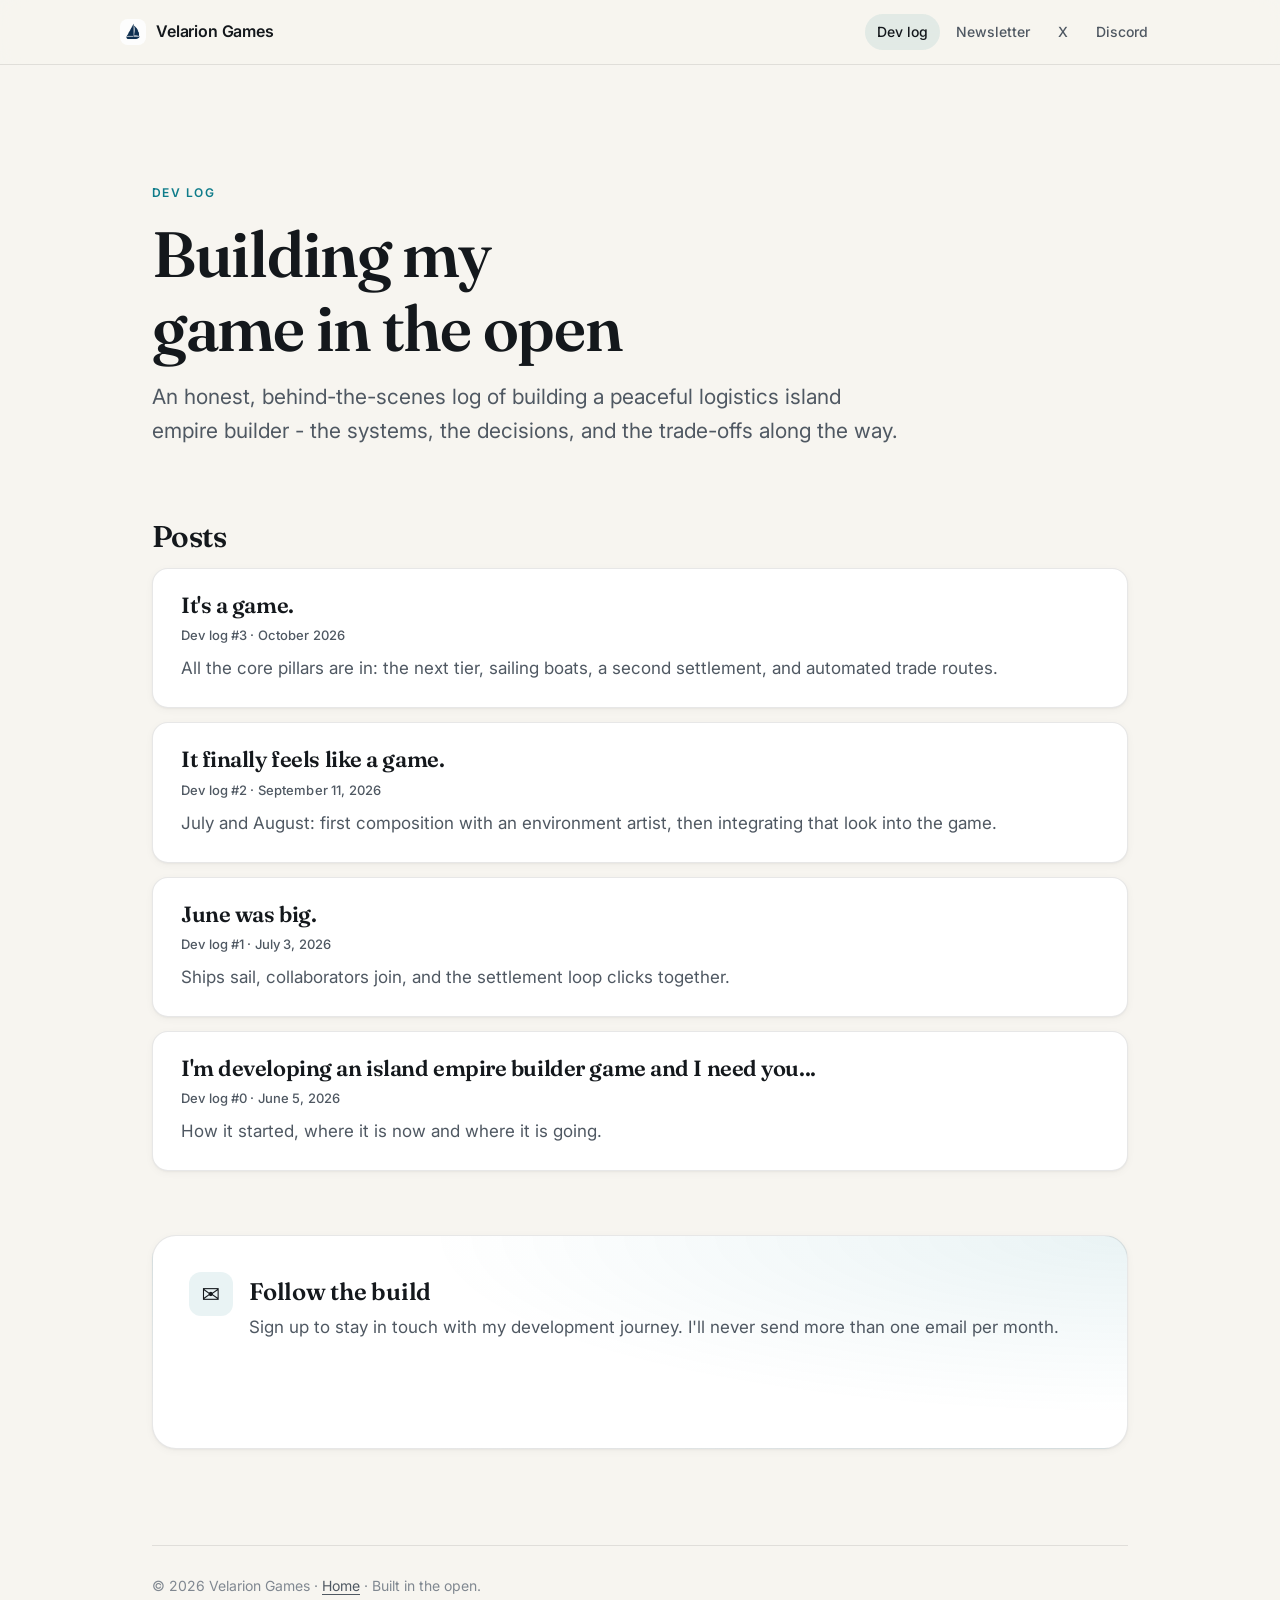
==== commit 1a45e988: "Rework dev log #3 around "It's a game." milestone Co-Authored-By: Claude Opus 5.5 (1M context) <nore" ====
--- a/devlog/index.html
+++ b/devlog/index.html
@@ -33,9 +33,9 @@
       <ul class="post-list">
         <li>
           <a class="post-link" href="posts/devlog-3.html">
-            <h3>September: making the islands easier to read, and the boats worth watching</h3>
+            <h3>It's a game.</h3>
             <p class="post-meta">Dev log #3 · October 2026</p>
-            <p>Clarity after playtests, nine new buildings, sailing cargo boats, and founding a second settlement.</p>
+            <p>All the core pillars are in: the next tier, sailing boats, a second settlement, and automated trade routes.</p>
           </a>
         </li>
         <li>
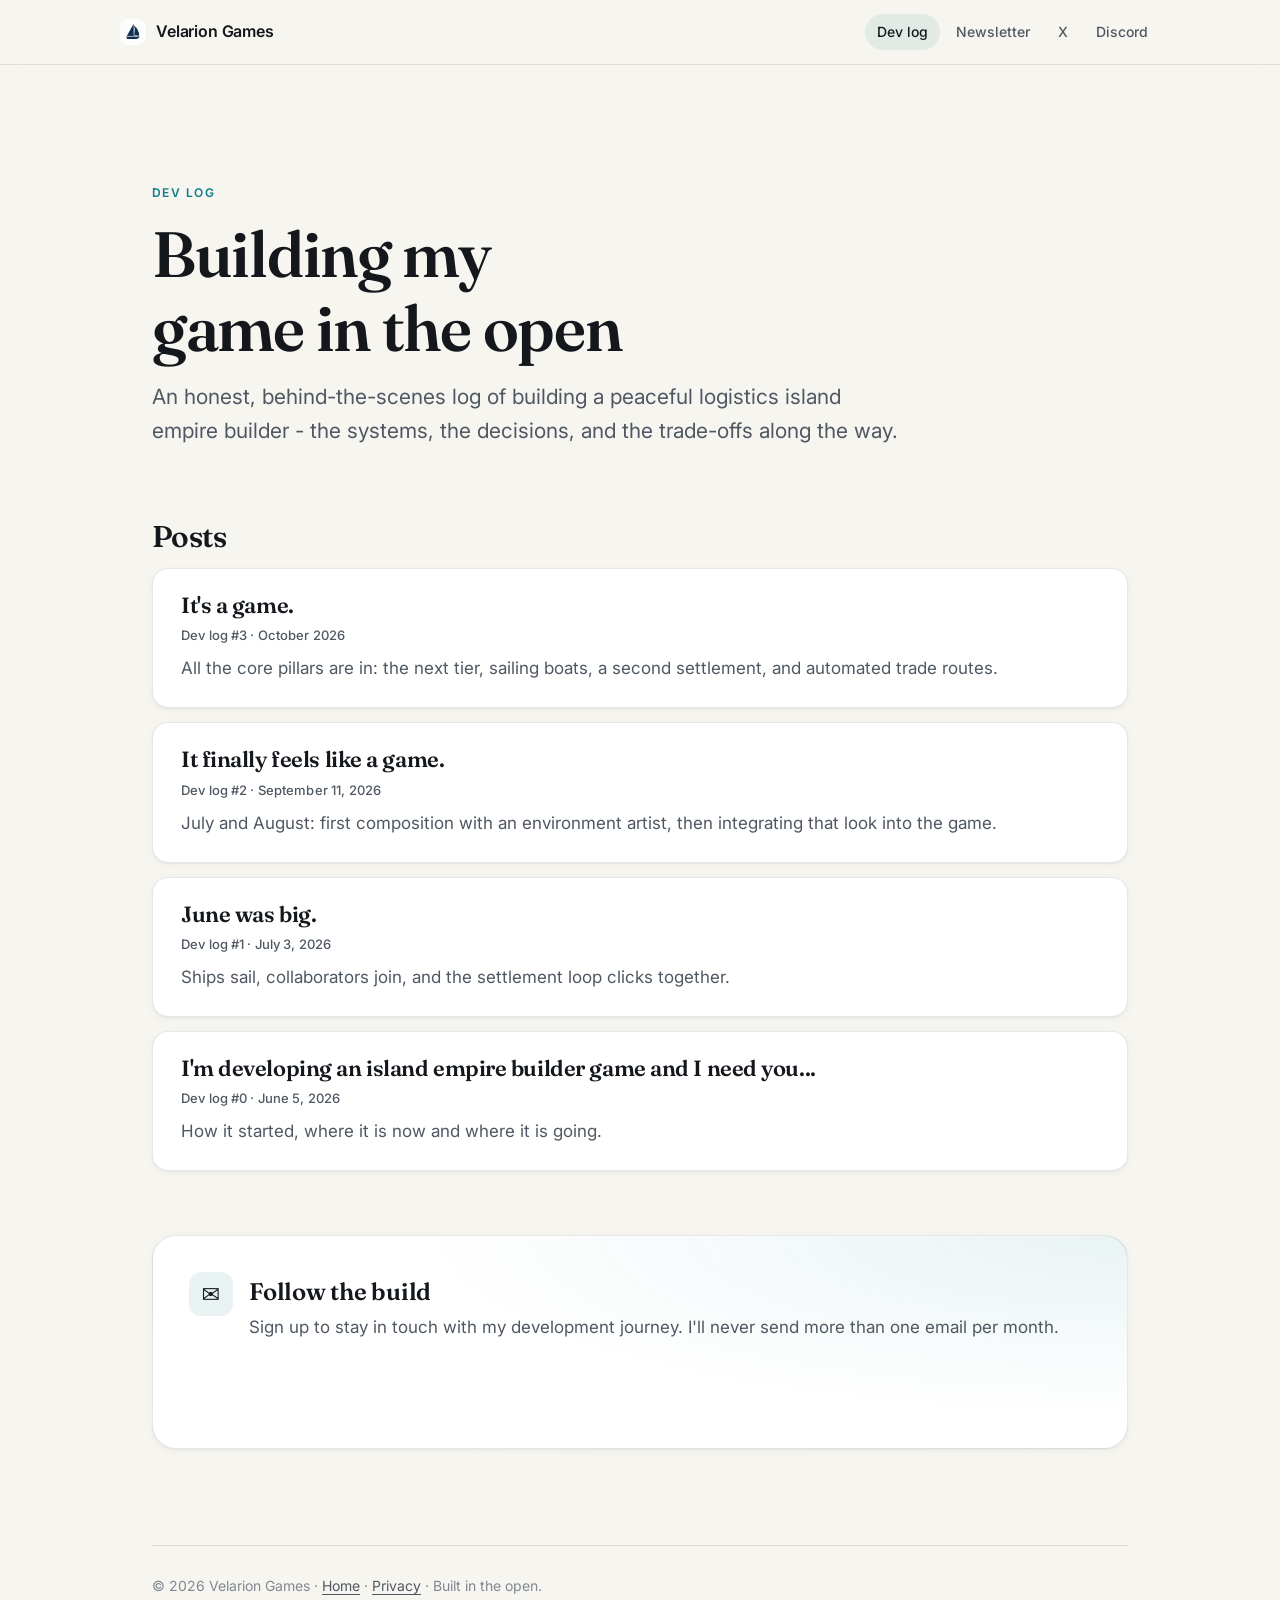
==== commit 5230358e: "Add Umami visitor stats and a privacy page Cookieless Umami Cloud tag on every page, counting only o" ====
--- a/devlog/index.html
+++ b/devlog/index.html
@@ -7,6 +7,8 @@
   <meta name="description" content="An honest, behind-the-scenes dev log of building Prospera, a peaceful logistics city builder.">
   <link rel="icon" href="../assets/velarionicon.png" type="image/png">
   <link rel="stylesheet" href="../assets/styles.css">
+  <!-- visitor stats: Umami, cookieless; see privacy.html -->
+  <script defer src="https://cloud.umami.is/script.js" data-website-id="f9b09959-e14e-4fc7-bab5-a89dfbc5439d" data-domains="velarion.games"></script>
 </head>
 <body>
   <header class="site-header">
@@ -73,7 +75,7 @@
       </div>
     </section>
 
-    <p class="notion-footer">© 2026 Velarion Games · <a href="/">Home</a> · Built in the open.</p>
+    <p class="notion-footer">© 2026 Velarion Games · <a href="/">Home</a> · <a href="/privacy.html">Privacy</a> · Built in the open.</p>
   </main>
   <script src="../assets/newsletter.js" defer></script>
 </body>
--- a/assets/styles.css
+++ b/assets/styles.css
@@ -286,7 +286,7 @@
 	border-radius: 0 0 var(--radius-lg) var(--radius-lg);
 	overflow: hidden;
 	isolation: isolate;
-	background: #0b2a33 url("post-2-island.png") center 60% / cover no-repeat;
+	background: #0b2a33 url("home-hero.jpg") center 55% / cover no-repeat;
 }
 .landing-hero::before {
 	content: "";
@@ -601,14 +601,18 @@
 .post-article li {
 	color: var(--text);
 }
-.post-article img {
+.post-article img,
+.post-article video {
+	display: block;
+	height: auto;
 	width: calc(100% + 2 * min(var(--gutter), 48px));
 	max-width: calc(100% + 2 * min(var(--gutter), 48px));
 	margin: 36px calc(-1 * min(var(--gutter), 48px)) 0;
 	border-radius: var(--radius);
 	box-shadow: var(--shadow-md);
 }
-.post-article img + .post-meta {
+.post-article img + .post-meta,
+.post-article video + .post-meta {
 	margin: 12px 0 32px;
 	text-align: center;
 }
@@ -697,7 +701,8 @@
 	.post-list a.post-link {
 		padding: 20px;
 	}
-	.post-article img {
+	.post-article img,
+	.post-article video {
 		width: 100%;
 		max-width: 100%;
 		margin-left: 0;
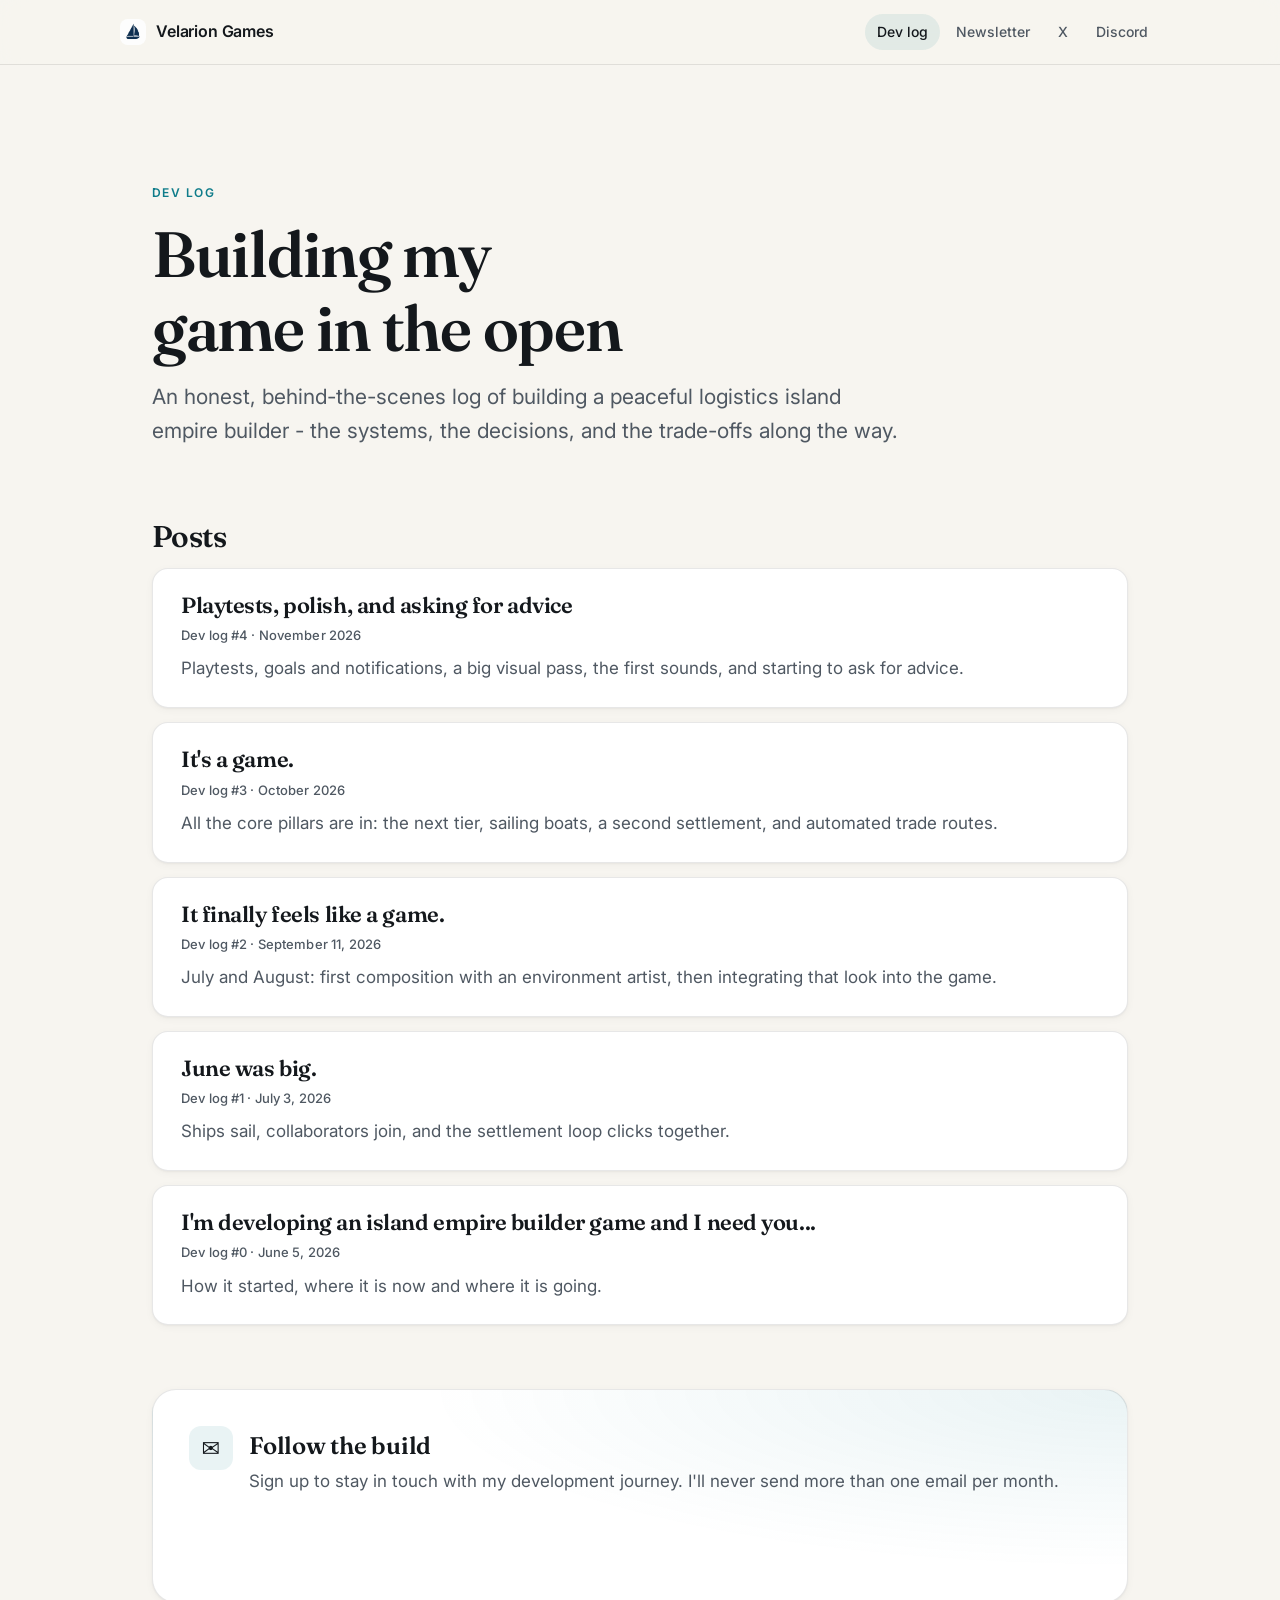
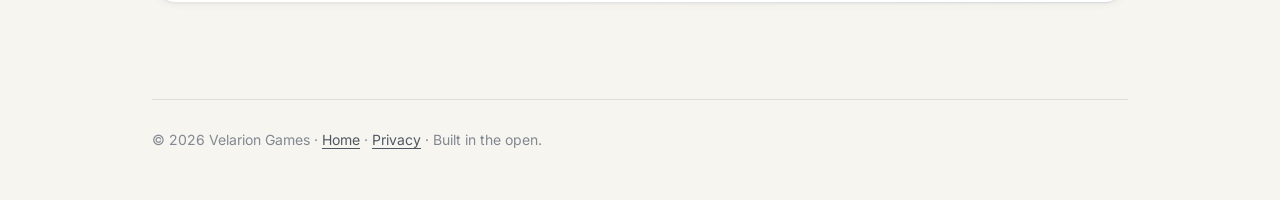
==== commit fbe58102: "Dev log #4 draft: playtests, polish, and asking for advice Media slots are placeholders until screen" ====
--- a/devlog/index.html
+++ b/devlog/index.html
@@ -33,6 +33,13 @@
     <section>
       <h2>Posts</h2>
       <ul class="post-list">
+        <li>
+          <a class="post-link" href="posts/devlog-4.html">
+            <h3>Playtests, polish, and asking for advice</h3>
+            <p class="post-meta">Dev log #4 · November 2026</p>
+            <p>Playtests, goals and notifications, a big visual pass, the first sounds, and starting to ask for advice.</p>
+          </a>
+        </li>
         <li>
           <a class="post-link" href="posts/devlog-3.html">
             <h3>It's a game.</h3>
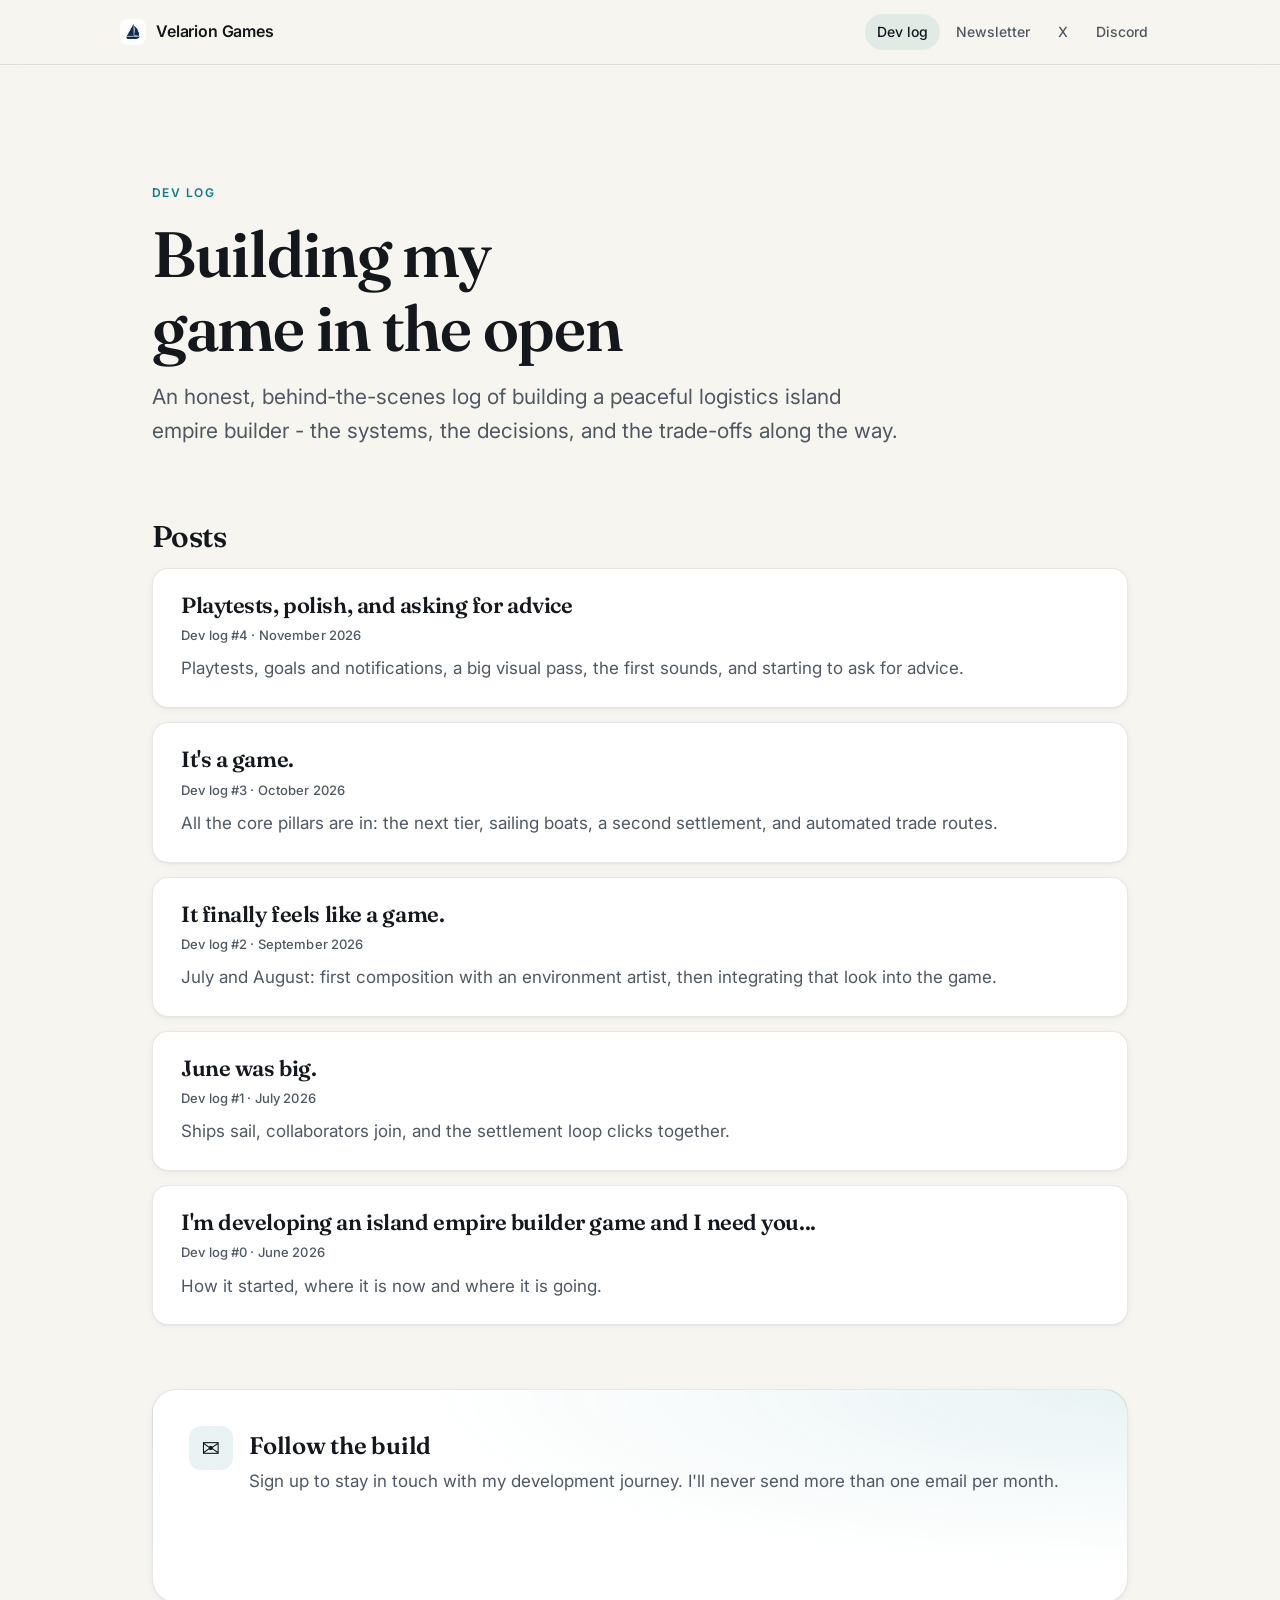
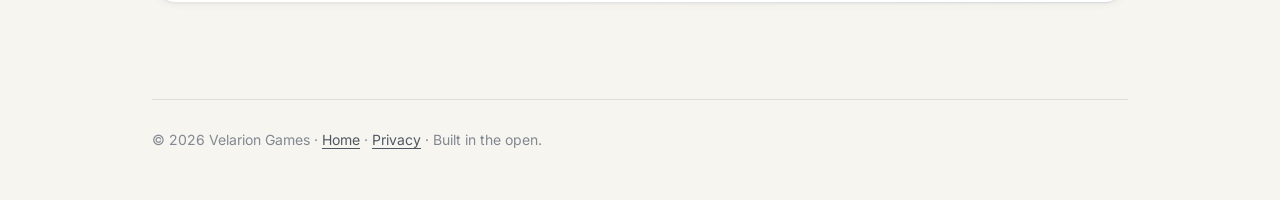
==== commit d0617cdf: "Dev log: month-only dates on all posts, #4 screenshot placeholders, home teaser points to #4 Co-Auth" ====
--- a/devlog/index.html
+++ b/devlog/index.html
@@ -50,21 +50,21 @@
         <li>
           <a class="post-link" href="posts/devlog-2.html">
             <h3>It finally feels like a game.</h3>
-            <p class="post-meta">Dev log #2 · September 11, 2026</p>
+            <p class="post-meta">Dev log #2 · September 2026</p>
             <p>July and August: first composition with an environment artist, then integrating that look into the game.</p>
           </a>
         </li>
         <li>
           <a class="post-link" href="posts/devlog-1.html">
             <h3>June was big.</h3>
-            <p class="post-meta">Dev log #1 · July 3, 2026</p>
+            <p class="post-meta">Dev log #1 · July 2026</p>
             <p>Ships sail, collaborators join, and the settlement loop clicks together.</p>
           </a>
         </li>
         <li>
           <a class="post-link" href="posts/devlog-0.html">
             <h3>I'm developing an island empire builder game and I need you...</h3>
-            <p class="post-meta">Dev log #0 · June 5, 2026</p>
+            <p class="post-meta">Dev log #0 · June 2026</p>
             <p>How it started, where it is now and where it is going.</p>
           </a>
         </li>
